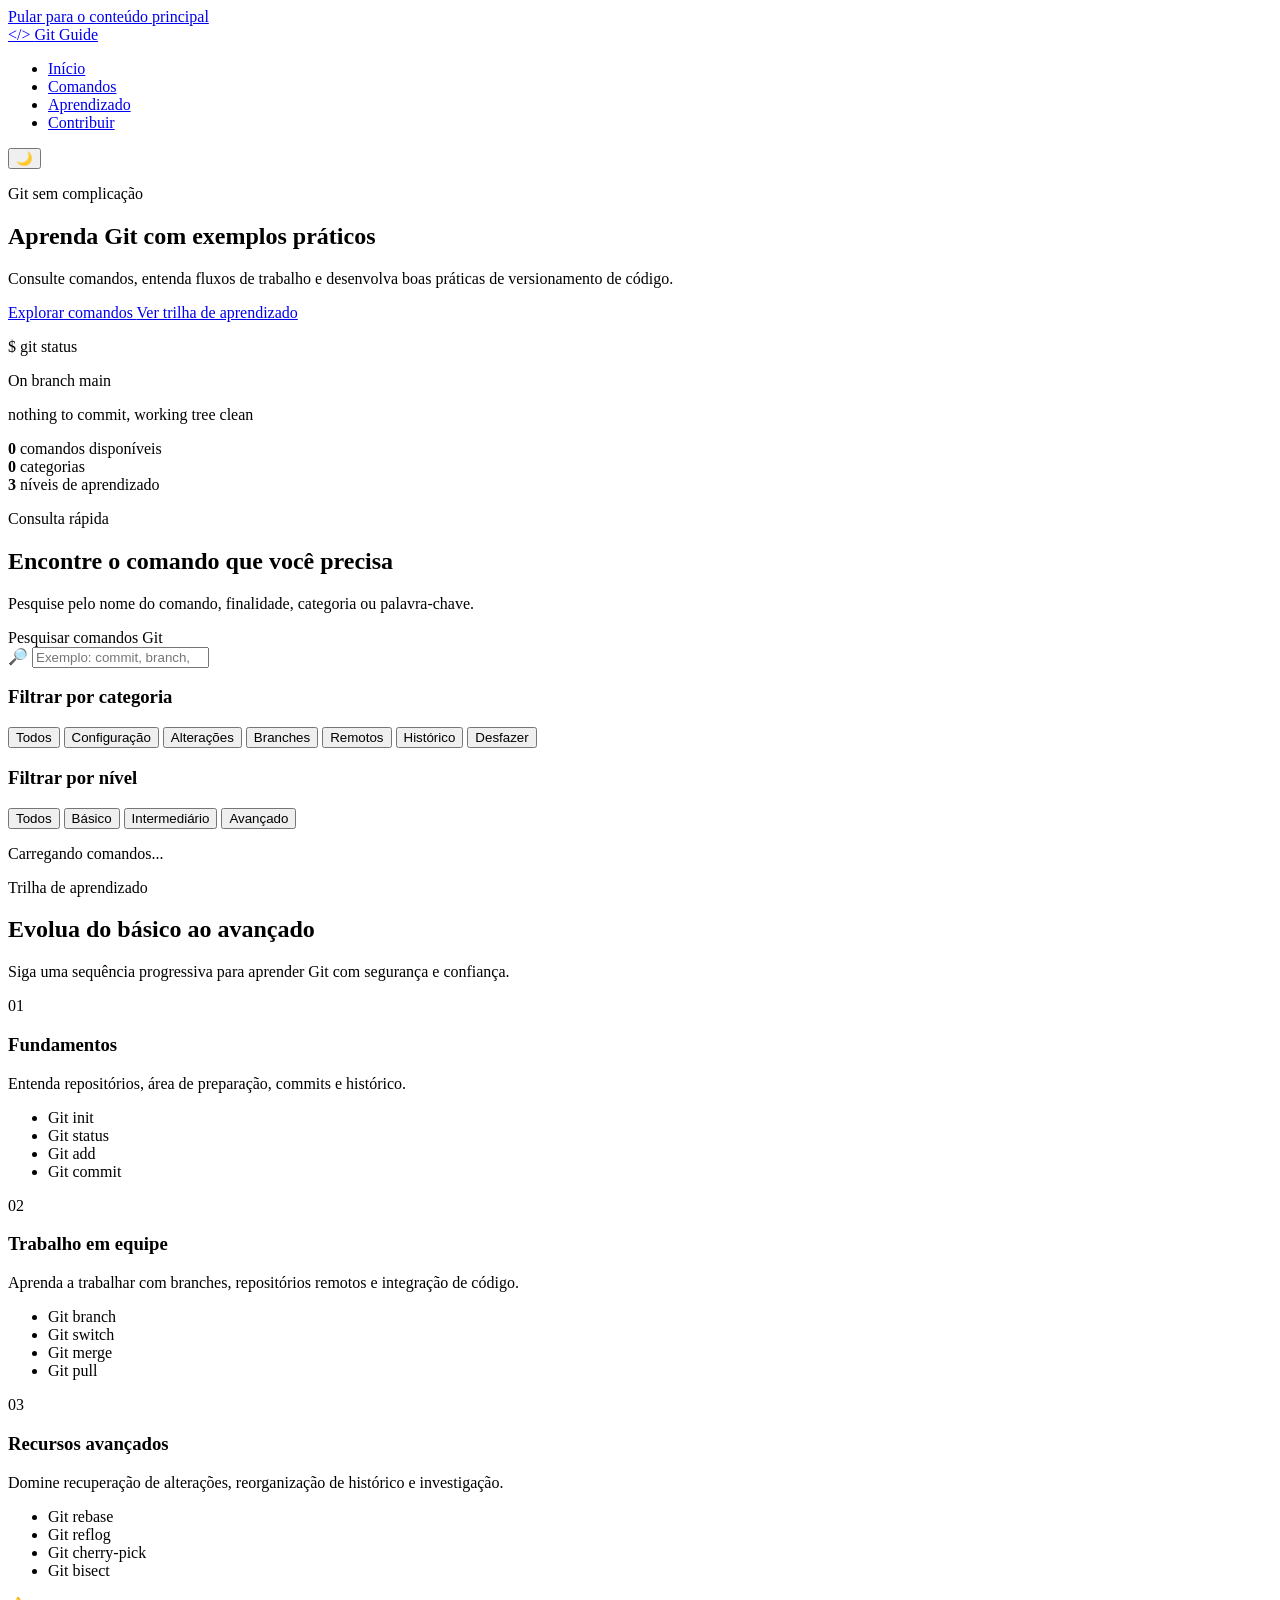
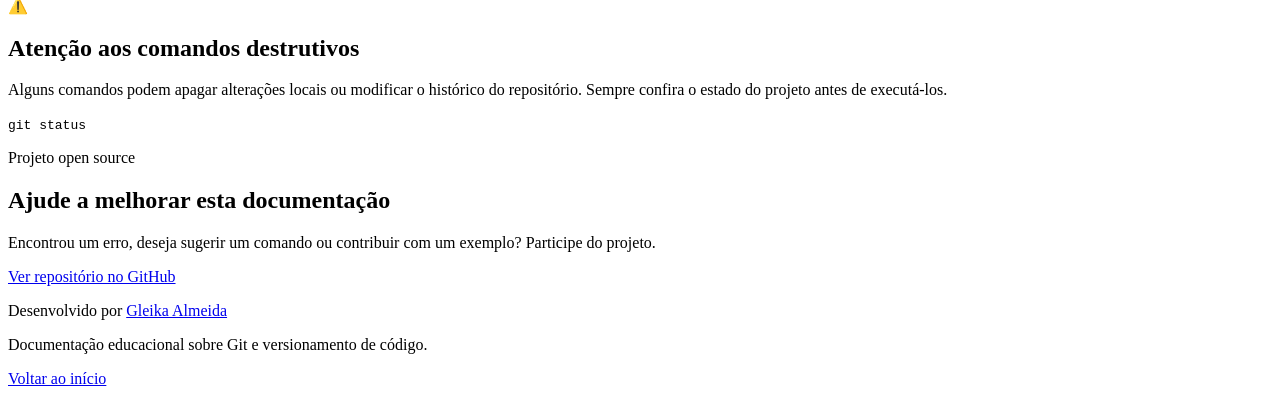
==== docs/index.html @ 519fa9a7 "feat: cria estrutura semantica da pagina inicial" ====
<!DOCTYPE html>
<html lang="pt-br">
<head>
    <meta charset="UTF-8">
    <meta name="viewport" content="width=device-width, initial-scale=1.0">
    <meta name="description" content="Documentação interativa de comandos Git em português, com exemplos práticos, filtros, busca e boas práticas." />
    <meta name="keywords" content="Git, GitHub, comandos Git, versionamento, desenvolvimento, programação" />
    <meta name="author" content="Gleika Almeida" />
    <meta name="theme-color" content="#0f172a" />
    <title>Git Guide — Documentação Interativa</title>
    <link rel="stylesheet" href="./assets/css/style.css"/>
    <script src="./assets/js/commands.js" defer ></script>
    <script src="./assets/js/app.js" defer ></script>

</head>
<body>
     <a class="skip-link" href="#conteudo-principal">
      Pular para o conteúdo principal
    </a>

    <header class="site-header">
      <div class="header-container">
        <a class="brand" href="#inicio" aria-label="Ir para o início">
          <span class="brand-icon" aria-hidden="true">
            &lt;/&gt;
          </span>

          <span class="brand-text">
            Git Guide
          </span>
        </a>

        <nav class="main-navigation" aria-label="Navegação principal">
          <ul class="navigation-list">
            <li>
              <a href="#inicio">
                Início
              </a>
            </li>

            <li>
              <a href="#comandos">
                Comandos
              </a>
            </li>

            <li>
              <a href="#aprendizado">
                Aprendizado
              </a>
            </li>

            <li>
              <a href="#contribuir">
                Contribuir
              </a>
            </li>
          </ul>
        </nav>

        <button class="theme-button" id="theme-button" type="button" aria-label="Ativar tema escuro" title="Alterar tema">
          <span id="theme-icon" aria-hidden="true">
            🌙
          </span>
        </button>
      </div>
    </header>

    <main id="conteudo-principal">
      <section class="hero-section" id="inicio" aria-labelledby="hero-title">
        <div class="hero-container">
          <div class="hero-content">
            <p class="hero-eyebrow">
              Git sem complicação
            </p>

            <h1 id="hero-title">
              Aprenda Git com exemplos práticos
            </h1>

            <p class="hero-description">
              Consulte comandos, entenda fluxos de trabalho e
              desenvolva boas práticas de versionamento de código.
            </p>

            <div class="hero-actions">
              <a class="primary-button" href="#comandos">
                Explorar comandos
              </a>

              <a class="secondary-button" href="#aprendizado">
                Ver trilha de aprendizado
              </a>
            </div>
          </div>

          <div class="hero-terminal" aria-label="Exemplo de terminal Git">
            <div class="terminal-header" aria-hidden="true">
              <span class="terminal-dot"></span>
              <span class="terminal-dot"></span>
              <span class="terminal-dot"></span>
            </div>

            <div class="terminal-content">
              <p>
                <span aria-hidden="true">$</span>
                git status
              </p>

              <p class="terminal-success">
                On branch main
              </p>

              <p>
                nothing to commit, working tree clean
              </p>
            </div>
          </div>
        </div>
      </section>

      <section class="statistics-section" aria-label="Estatísticas da documentação">
        <div class="statistics-container">
          <article class="statistic-card">
            <strong id="total-commands">
              0
            </strong>

            <span>
              comandos disponíveis
            </span>
          </article>

          <article class="statistic-card">
            <strong id="total-categories">
              0
            </strong>

            <span>
              categorias
            </span>
          </article>

          <article class="statistic-card">
            <strong>
              3
            </strong>

            <span>
              níveis de aprendizado
            </span>
          </article>
        </div>
      </section>

      <section class="commands-section" id="comandos" aria-labelledby="commands-title">
        <div class="section-container">
          <header class="section-header">
            <p class="section-eyebrow">
              Consulta rápida
            </p>

            <h2 id="commands-title">
              Encontre o comando que você precisa
            </h2>

            <p>
              Pesquise pelo nome do comando, finalidade,
              categoria ou palavra-chave.
            </p>
          </header>

          <div class="search-container">
            <label class="search-label" for="command-search">
              Pesquisar comandos Git
            </label>

            <div class="search-field">
              <span class="search-icon" aria-hidden="true">
                🔎
              </span>

              <input type="search" id="command-search"  name="command-search" placeholder="Exemplo: commit, branch, desfazer..." autocomplete="off" spellcheck="false"/>

              <button class="clear-search-button" id="clear-search-button" type="button" aria-label="Limpar pesquisa" hidden>
                ×
              </button>
            </div>
          </div>

          <div class="filters-container" aria-labelledby="category-filter-title">
            <h3 id="category-filter-title">
              Filtrar por categoria
            </h3>

            <div class="filter-buttons" id="category-filters">
              <button class="filter-button active" type="button" data-category="todos" aria-pressed="true">
                Todos
              </button>

              <button class="filter-button" type="button" data-category="configuracao" aria-pressed="false">
                Configuração
              </button>

              <button class="filter-button" type="button" data-category="alteracoes" aria-pressed="false">
                Alterações
              </button>

              <button class="filter-button" type="button" data-category="branches" aria-pressed="false">
                Branches
              </button>

              <button class="filter-button" type="button" data-category="remotos" aria-pressed="false">
                Remotos
              </button>

              <button class="filter-button" type="button" data-category="historico" aria-pressed="false">
                Histórico
              </button>

              <button class="filter-button" type="button" data-category="desfazer" aria-pressed="false">
                Desfazer
              </button>
            </div>
          </div>

          <div class="filters-container" aria-labelledby="level-filter-title">
            <h3 id="level-filter-title">
              Filtrar por nível
            </h3>

            <div class="filter-buttons" id="level-filters">
              <button class="filter-button active" type="button" data-level="todos" aria-pressed="true">
                Todos
              </button>

              <button class="filter-button" type="button" data-level="basico" aria-pressed="false">
                Básico
              </button>

              <button class="filter-button" type="button" data-level="intermediario" aria-pressed="false">
                Intermediário
              </button>

              <button class="filter-button" type="button" data-level="avancado" aria-pressed="false">
                Avançado
              </button>
            </div>
          </div>

          <div class="results-header">
            <p
              id="results-message"
              role="status" aria-live="polite">
              Carregando comandos...
            </p>
          </div>

          <div class="commands-grid" id="commands-grid">
          </div>

          <div class="empty-state" id="empty-state" hidden>
            <span class="empty-state-icon" aria-hidden="true">
              🔍
            </span>

            <h3>
              Nenhum comando encontrado
            </h3>

            <p>
              Tente alterar a pesquisa ou selecionar outros filtros.
            </p>

            <button class="secondary-button" id="reset-filters-button" type="button">
              Limpar filtros
            </button>
          </div>

          <noscript>
            <div class="noscript-warning">
              <strong>JavaScript desativado.</strong>

              <p>
                Ative o JavaScript do navegador para visualizar,
                pesquisar e filtrar os comandos.
              </p>
            </div>
          </noscript>
        </div>
      </section>

      <section class="learning-section" id="aprendizado" aria-labelledby="learning-title">
        <div class="section-container">
          <header class="section-header">
            <p class="section-eyebrow">
              Trilha de aprendizado
            </p>

            <h2 id="learning-title">
              Evolua do básico ao avançado
            </h2>

            <p>
              Siga uma sequência progressiva para aprender Git
              com segurança e confiança.
            </p>
          </header>

          <div class="learning-grid">
            <article class="learning-card">
              <span class="learning-number" aria-hidden="true">
                01
              </span>

              <h3>
                Fundamentos
              </h3>

              <p>
                Entenda repositórios, área de preparação,
                commits e histórico.
              </p>

              <ul>
                <li>Git init</li>
                <li>Git status</li>
                <li>Git add</li>
                <li>Git commit</li>
              </ul>
            </article>

            <article class="learning-card">
              <span class="learning-number" aria-hidden="true">
                02
              </span>

              <h3>
                Trabalho em equipe
              </h3>

              <p>
                Aprenda a trabalhar com branches,
                repositórios remotos e integração de código.
              </p>

              <ul>
                <li>Git branch</li>
                <li>Git switch</li>
                <li>Git merge</li>
                <li>Git pull</li>
              </ul>
            </article>

            <article class="learning-card">
              <span class="learning-number" aria-hidden="true">
                03
              </span>

              <h3>
                Recursos avançados
              </h3>

              <p>
                Domine recuperação de alterações,
                reorganização de histórico e investigação.
              </p>

              <ul>
                <li>Git rebase</li>
                <li>Git reflog</li>
                <li>Git cherry-pick</li>
                <li>Git bisect</li>
              </ul>
            </article>
          </div>
        </div>
      </section>

      <section class="warning-section" aria-labelledby="warning-title">
        <div class="section-container">
          <div class="warning-content">
            <span class="warning-icon" aria-hidden="true">
              ⚠️
            </span>

            <div>
              <h2 id="warning-title">
                Atenção aos comandos destrutivos
              </h2>

              <p>
                Alguns comandos podem apagar alterações locais
                ou modificar o histórico do repositório.
                Sempre confira o estado do projeto antes de executá-los.
              </p>

              <code>git status</code>
            </div>
          </div>
        </div>
      </section>

      <section class="contribution-section" id="contribuir" aria-labelledby="contribution-title">
        <div class="section-container contribution-container">
          <div>
            <p class="section-eyebrow">
              Projeto open source
            </p>

            <h2 id="contribution-title">
              Ajude a melhorar esta documentação
            </h2>

            <p>
              Encontrou um erro, deseja sugerir um comando
              ou contribuir com um exemplo? Participe do projeto.
            </p>
          </div>

          <a class="primary-button" href="https://github.com/Gleika-Almeida/lista-Comandos-Git" target="_blank" rel="noopener noreferrer">
            Ver repositório no GitHub
          </a>
        </div>
      </section>
    </main>

    <footer class="site-footer">
      <div class="footer-container">
        <p>
          Desenvolvido por
          <a href="https://github.com/Gleika-Almeida" target="_blank" rel="noopener noreferrer">
            Gleika Almeida
          </a>
        </p>

        <p>
          Documentação educacional sobre Git e versionamento de código.
        </p>

        <a href="#inicio">
          Voltar ao início
        </a>
      </div>
    </footer>

    <div class="toast" id="copy-toast" role="status" aria-live="polite" aria-atomic="true" hidden>
      Comando copiado!
    </div>
</body>
</html>
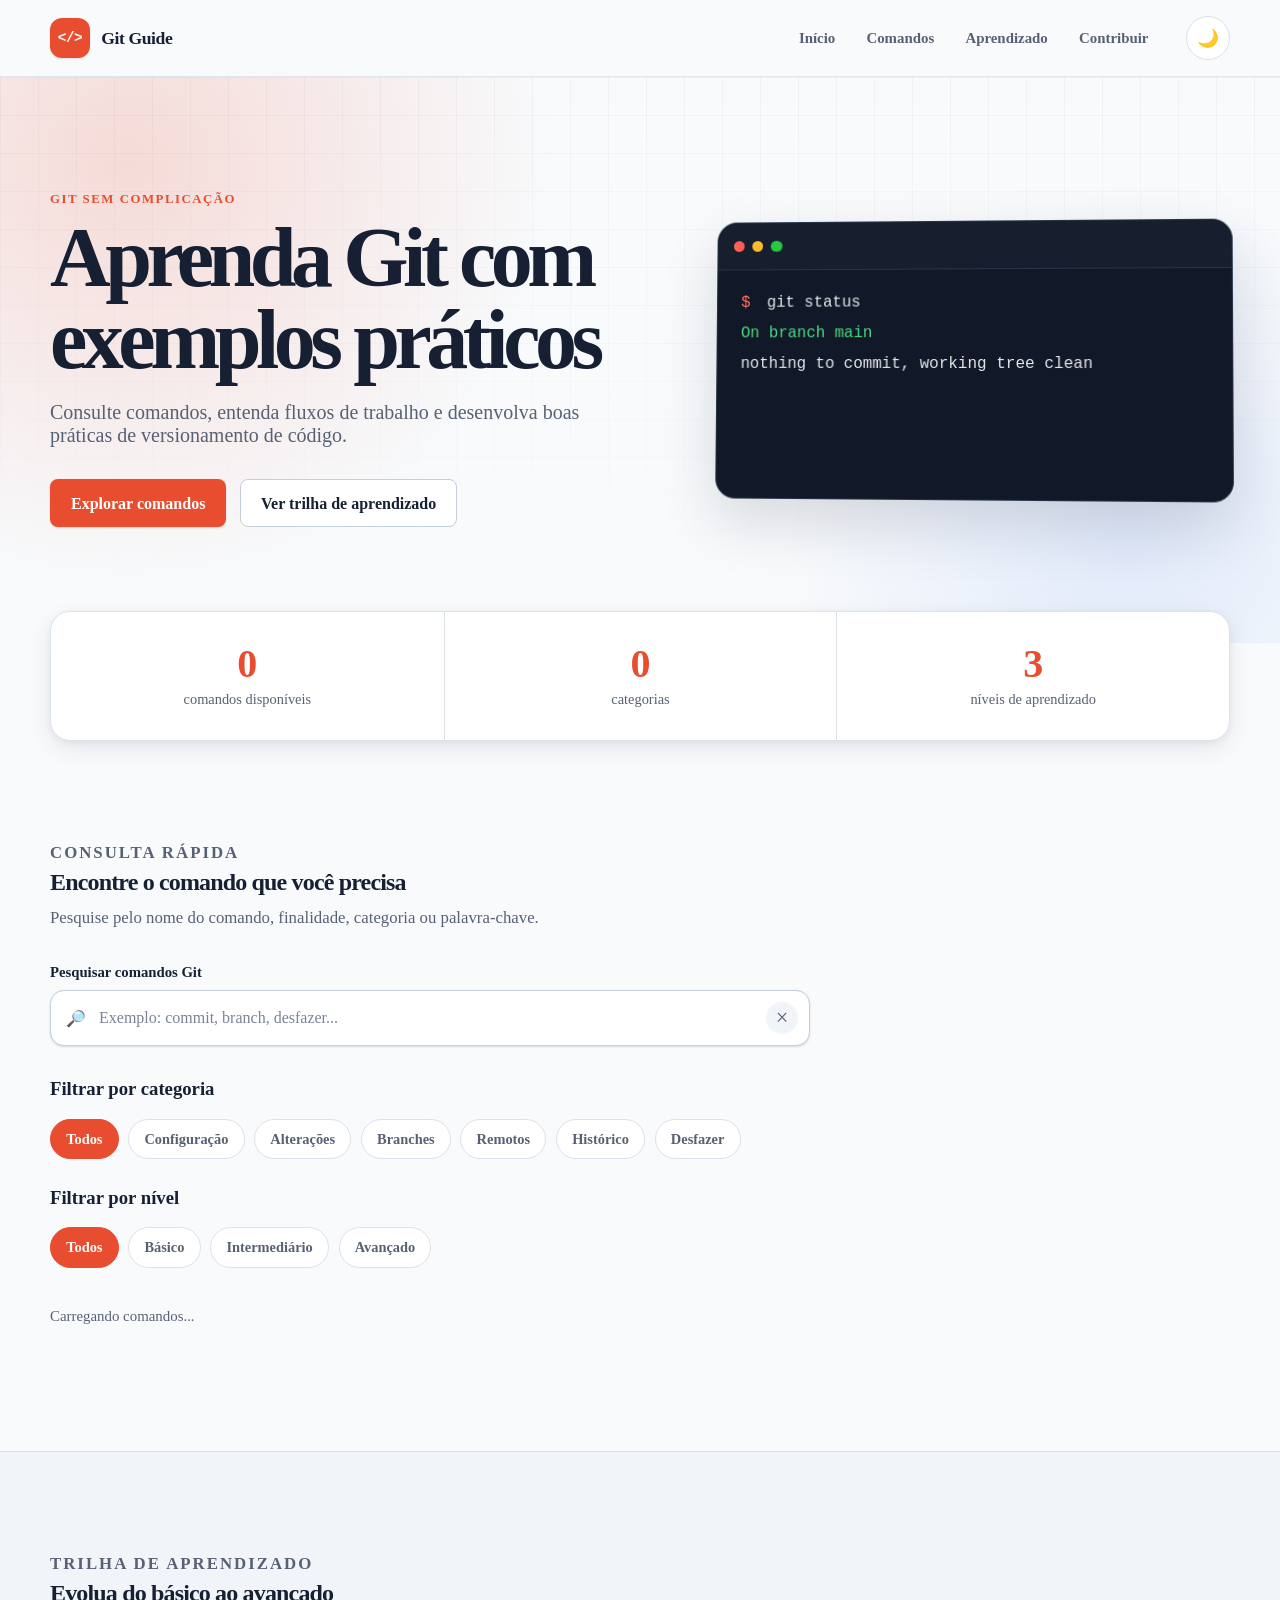
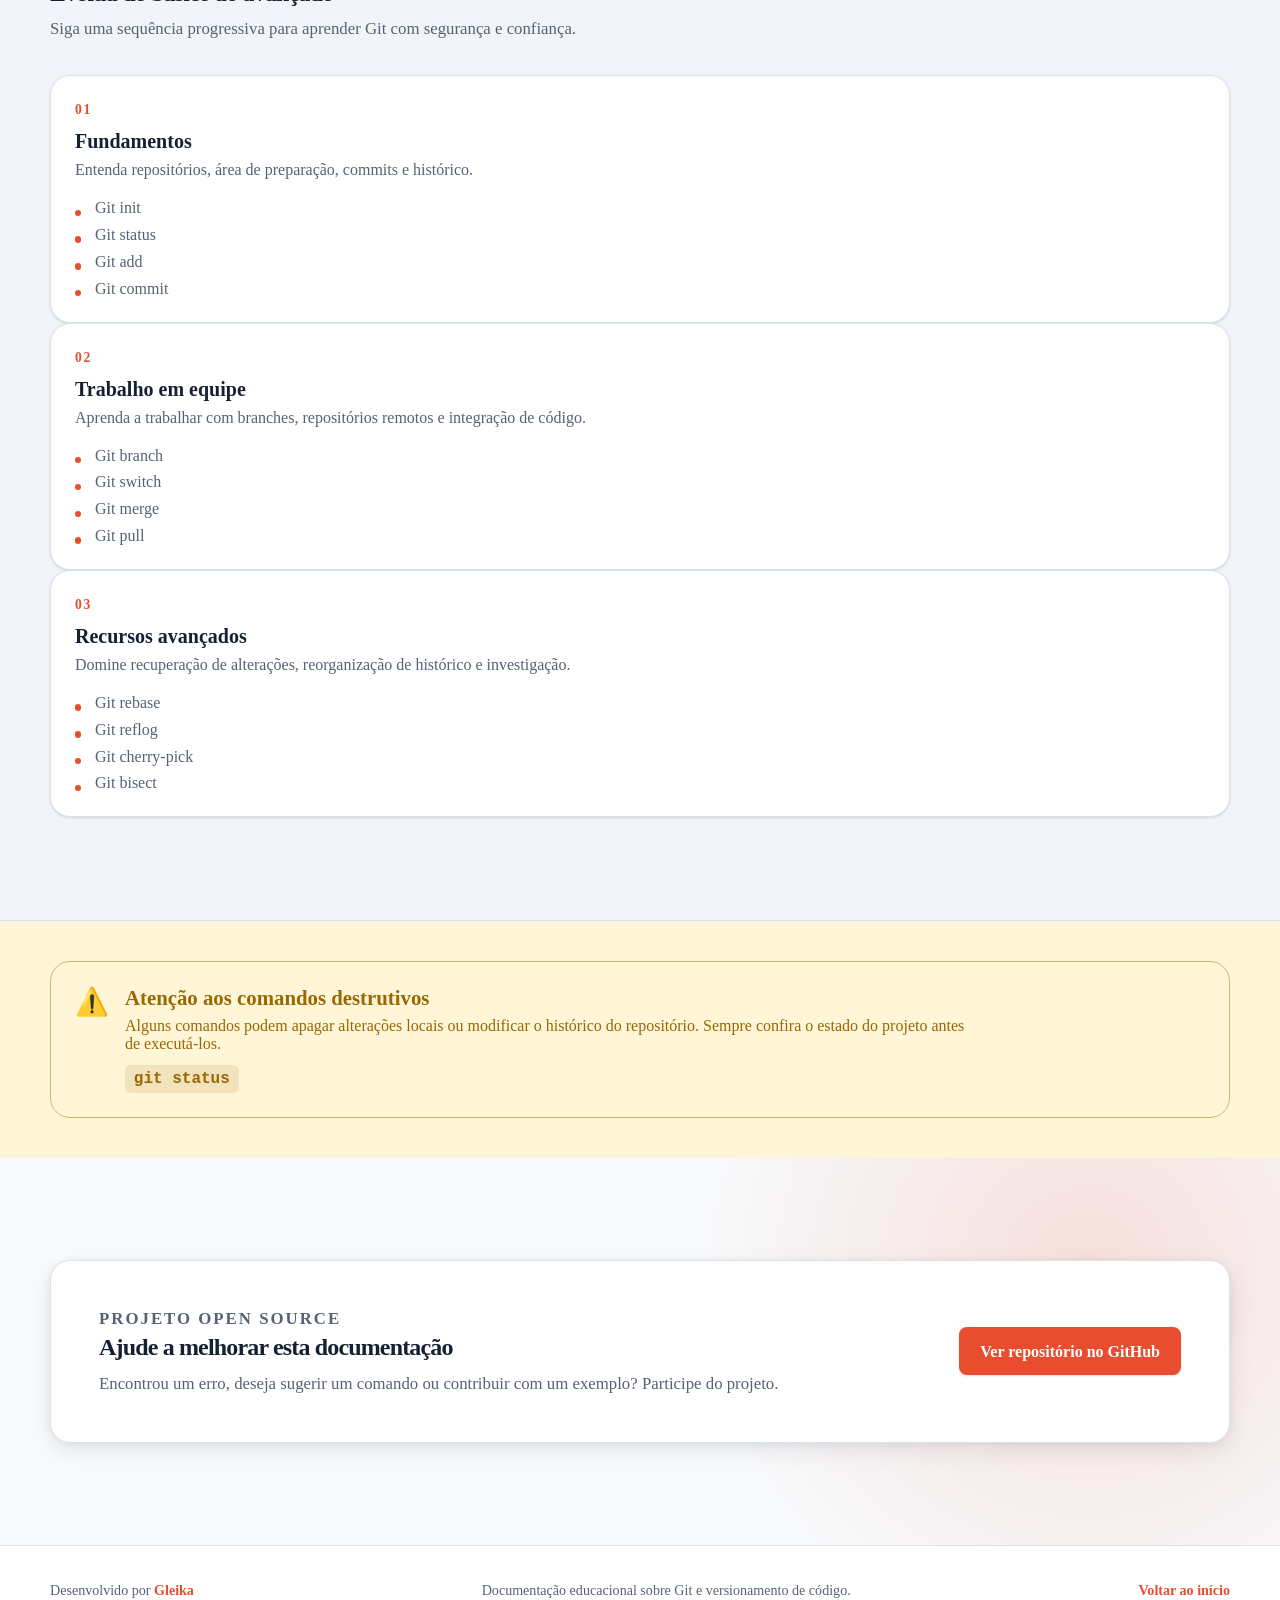
==== commit 2abbe9cf: "style: cria identidade visual responsiva da documentacao" ====
--- a/docs/index.html
+++ b/docs/index.html
@@ -430,7 +430,7 @@
         <p>
           Desenvolvido por
           <a href="https://github.com/Gleika-Almeida" target="_blank" rel="noopener noreferrer">
-            Gleika Almeida
+            Gleika
           </a>
         </p>
 
--- a/docs/assets/css/style.css
+++ b/docs/assets/css/style.css
@@ -0,0 +1,1472 @@
+/* ==========================================================
+   VARIÁVEIS GLOBAIS
+   ========================================================== */
+
+:root {
+  color-scheme: lingt;
+
+  --color-primary: #e84d2f;
+  --color-primary-hover: #c83d24;
+  --color-primary-soft: #fff0ec;
+
+  --color-background: #f8fafc;
+  --color-surface: #ffffff;
+  --color-surface-secondary: #f1f5f9;
+  --color-surface-hover: #e8edf3;
+
+  --color-text: #172033;
+  --color-text-secondary: #586174;
+  --color-text-muted: #7a8497;
+
+  --color-border: #dce2ea;
+  --color-border-strong: #c5ced9;
+
+  --color-success: #157347;
+  --color-success-soft: #e7f7ef;
+
+  --color-warning: #9a6700;
+  --color-warning-soft: #fff6d8;
+
+  --color-danger: #b42318;
+  --color-danger-soft: #feeceb;
+
+  --color-terminal: #111827;
+  --color-terminal-text: #e5e7eb;
+  --color-terminal-muted: #94a3b8;
+  --color-terminal-success: #4ade80;
+
+  --color-focus: #2563eb;
+
+  --shadow-small:
+    0 1px 2px rgba(15, 23, 42, 0.06),
+    0 1px 3px rgba(15, 23, 42, 0.08);
+
+  --shadow-medium:
+    0 8px 24px rgba(15, 23, 42, 0.08),
+    0 2px 8px rgba(15, 23, 42, 0.06);
+
+  --shadow-large:
+    0 24px 60px rgba(15, 23, 42, 0.14);
+
+  --radius-small: 0.5rem;
+  --radius-medium: 0.875rem;
+  --radius-large: 1.25rem;
+  --radius-pill: 999px;
+
+  --container-width: 1180px;
+
+  --transition-fast: 160ms ease;
+  --transition-normal: 280ms ease; 
+}   
+
+/* ==========================================================
+   TEMA ESCURO
+   O JavaScript adicionará data-theme="dark" ao elemento html.
+   ========================================================== */
+
+html[data-theme="dark"] {
+  color-scheme: dark;
+
+  --color-primary: #ff765d;
+  --color-primary-hover: #ff947f;
+  --color-primary-soft: #3a1d18;
+
+  --color-background: #0b1120;
+  --color-surface: #121a2b;
+  --color-surface-secondary: #182235;
+  --color-surface-hover: #202c42;
+
+  --color-text: #edf2f7;
+  --color-text-secondary: #bac4d3;
+  --color-text-muted: #8e9aad;
+
+  --color-border: #28364c;
+  --color-border-strong: #3a4b65;
+
+  --color-success: #6ee7a7;
+  --color-success-soft: #123526;
+
+  --color-warning: #facc55;
+  --color-warning-soft: #3b2e0a;
+
+  --color-danger: #ff8b84;
+  --color-danger-soft: #401d1d;
+
+  --color-terminal: #050914;
+  --color-terminal-text: #e5e7eb;
+  --color-terminal-muted: #94a3b8;
+  --color-terminal-success: #4ade80;
+
+  --color-focus: #60a5fa;
+
+  --shadow-small:
+    0 1px 3px rgba(0, 0, 0, 0.22);
+
+  --shadow-medium:
+    0 10px 30px rgba(0, 0, 0, 0.28);
+
+  --shadow-large:
+    0 26px 70px rgba(0, 0, 0, 0.38);
+}
+
+/* ==========================================================
+   RESET E CONFIGURAÇÕES BÁSICAS
+   ========================================================== */
+
+*,
+*::before,
+*::after {
+  box-sizing: border-box;
+}
+
+html {
+  scroll-behavior: smooth;
+  scroll-padding-top: 7rem;
+}
+
+body {
+  min-width: 320px;
+  margin: 0;
+  overflow-x: hidden;
+
+  background-color: var(--color-background);
+  color: var(--color-text);
+
+  font-family:
+    Inter,
+    ui-sans-serif,
+    system-ui,
+    -apple-system,
+    BlinkMacSystemFont,
+    "Segoe UI",
+    sans-serif;
+
+  font-size: 1rem;
+  line-height: 1.6;
+
+  transition:
+    background-color var(--transition-normal),
+    color var(--transition-normal);
+}
+
+body,
+button,
+input {
+  font: inherit;
+}
+
+img,
+svg {
+  display: block;
+  max-width: 100%;
+}
+
+button,
+a {
+  -webkit-tap-highlight-color: transparent;
+}
+
+button {
+  border: 0;
+  cursor: pointer;
+}
+
+a {
+  color: inherit;
+  text-decoration: none;
+}
+
+ul {
+  margin: 0;
+  padding: 0;
+}
+
+code {
+  font-family:
+    "Ubuntu Mono",
+    "Cascadia Code",
+    "Fira Code",
+    Consolas,
+    monospace;
+}
+
+::selection {
+  background-color: var(--color-primary);
+  color: #ffffff;
+}
+
+/* ==========================================================
+   ACESSIBILIDADE
+   ========================================================== */
+
+:focus-visible {
+  outline: 3px solid var(--color-focus);
+  outline-offset: 3px;
+}   
+
+.skip-link {
+  position: fixed;
+  top: 1rem;
+  left: 1rem;
+  z-index: 9999;
+
+  padding: 0.75rem 1rem;
+
+  border-radius: var(--radius-small);
+  background-color: var(--color-text);
+  color: var(--color-background);
+  font-weight: 700;
+
+  transform: translateY(-160%);
+  transition: transform var(--transition-fast);
+}
+
+.skip-link:focus {
+  transform: translateY(0);
+}
+
+/* ==========================================================
+   ELEMENTOS REUTILIZÁVEIS
+   ========================================================== */
+
+.header-container,
+.hero-container,
+.statistics-container,
+.section-container,
+.footer-container {
+  width: min(calc(100% - 2rem), var(--container-width));
+  margin-inline: auto;
+}
+
+.primary-button,
+.secondary-button {
+  display: inline-flex;
+  min-height: 3rem;
+  align-items: center;
+  justify-content: center;
+  gap: 0.5rem;
+
+  padding: 0.75rem 1.25rem;
+
+  border: 1px solid transparent;
+  border-radius: var(--radius-small);
+
+  font-weight: 700;
+  line-height: 1.2;
+
+  transition:
+    transform var(--transition-fast),
+    background-color var(--transition-fast),
+    border-color var(--transition-fast),
+    color var(--transition-fast),
+    box-shadow var(--transition-fast);
+}
+
+.primary-button {
+  background-color: var(--color-primary);
+  color: #ffffff;
+  box-shadow: var(--shadow-small);
+}
+
+.primary-button:hover {
+  background-color: var(--color-primary-hover);
+  box-shadow: var(--shadow-medium);
+  transform: translateY(-2px);
+}
+
+.secondary-button {
+  border-color: var(--color-border-strong);
+  background-color: var(--color-surface);
+  color: var(--color-text);
+}
+
+.secondary-button:hover {
+  border-color: var(--color-primary);
+  background-color: var(--color-primary-soft);
+  color: var(--color-primary);
+  transform: translateY(-2px);
+}
+
+.section-header {
+  max-width: 760px;
+  margin-bottom: 2.25rem;
+}
+
+.section-header h2,
+.contribution-container h2 {
+  margin: 0.35rem 0 0.75rem;
+
+  font-size: clamp(1.8rem, 4w, 2.75rem);
+  line-height: 1.15;
+  letter-spacing: -0.035em;
+}
+
+.section-header p,
+.contribution-container p {
+  margin: 0;
+  color: var(--color-text-secondary);
+  font-size: 1.05rem;
+}
+
+.section-eyebrow,
+.hero-eyebrow {
+  margin: 0;
+
+  color: var(--color-primary);
+  font-size: 0.8rem;
+  font-weight: 800;
+  letter-spacing: 0.12em;
+  text-transform: uppercase;
+}
+
+.section-eyebrow,
+.hero-eyebrow {
+  margin: 0;
+
+  color: var(--color-primary);
+  font-size: 0.8rem;
+  font-weight: 800;
+  letter-spacing: 0.12em;
+  text-transform: uppercase;
+}
+/* ==========================================================
+   CABEÇALHO
+   ========================================================== */
+
+.site-header {
+  position: sticky;
+  top: 0;
+  z-index: 1000;
+
+  border-bottom: 1px solid
+    color-mix(in srgb, var(--color-border) 80%, transparent);
+
+  background-color:
+    color-mix(in srgb, var(--color-background) 88%, transparent);
+
+  backdrop-filter: blur(16px);
+  -webkit-backdrop-filter: blur(16px);
+}
+
+.header-container {
+  display: flex;
+  min-height: 4.75rem;
+  align-items: center;
+  gap: 1.5rem;
+}
+
+.brand {
+  display: inline-flex;
+  flex-shrink: 0;
+  align-items: center;
+  gap: 0.7rem;
+
+  font-weight: 850;
+  letter-spacing: -0.025em;
+}
+
+.brand-icon {
+  display: grid;
+  width: 2.5rem;
+  height: 2.5rem;
+  place-items: center;
+
+  border-radius: 0.75rem;
+  background-color: var(--color-primary);
+  color: #ffffff;
+
+  font-family: monospace;
+  font-size: 0.9rem;
+  font-weight: 800;
+
+  box-shadow: var(--shadow-small);
+}
+
+.brand-text {
+  font-size: 1.1rem;
+}
+
+.main-navigation {
+  margin-left: auto;
+}
+
+.navigation-list {
+  display: flex;
+  align-items: center;
+  gap: 0.25rem;
+
+  list-style: none;
+}
+
+.navigation-list a {
+  display: block;
+  padding: 0.6rem 0.85rem;
+
+  border-radius: var(--radius-small);
+  color: var(--color-text-secondary);
+
+  font-size: 0.93rem;
+  font-weight: 650;
+
+  transition:
+    background-color var(--transition-fast),
+    color var(--transition-fast);
+}
+
+.navigation-list a:hover {
+  background-color: var(--color-surface-secondary);
+  color: var(--color-text);
+}
+
+.theme-button {
+  display: grid;
+  width: 2.75rem;
+  height: 2.75rem;
+  flex-shrink: 0;
+  place-items: center;
+
+  border: 1px solid var(--color-border);
+  border-radius: 50%;
+
+  background-color: var(--color-surface);
+  color: var(--color-text);
+
+  font-size: 1.1rem;
+
+  transition:
+    transform var(--transition-fast),
+    border-color var(--transition-fast),
+    background-color var(--transition-fast);
+}
+
+.theme-button:hover {
+  border-color: var(--color-primary);
+  background-color: var(--color-primary-soft);
+  transform: rotate(8deg);
+}
+
+/* ==========================================================
+   HERO
+   ========================================================== */
+
+.hero-section {
+  position: relative;
+  overflow: hidden;
+
+  padding: clamp(4.5rem, 9vw, 8rem) 0;
+
+  background:
+    radial-gradient(
+      circle at 10% 15%,
+      color-mix(in srgb, var(--color-primary) 18%, transparent),
+      transparent 34%
+    ),
+    radial-gradient(
+      circle at 88% 80%,
+      color-mix(in srgb, var(--color-focus) 11%, transparent),
+      transparent 28%
+    );
+}
+
+.hero-section::before {
+  position: absolute;
+  inset: 0;
+  z-index: -1;
+
+  background-image:
+    linear-gradient(
+      color-mix(in srgb, var(--color-border) 35%, transparent) 1px,
+      transparent 1px
+    ),
+    linear-gradient(
+      90deg,
+      color-mix(in srgb, var(--color-border) 35%, transparent) 1px,
+      transparent 1px
+    );
+
+  background-size: 38px 38px;
+  content: "";
+  mask-image: linear-gradient(to bottom, black, transparent 88%);
+}
+
+.hero-container {
+  display: grid;
+  grid-template-columns: minmax(0, 1.05fr) minmax(330px, 0.95fr);
+  align-items: center;
+  gap: clamp(2.5rem, 7vw, 6rem);
+}
+
+.hero-content {
+  max-width: 670px;
+}
+
+.hero-content h1 {
+  max-width: 780px;
+  margin: 0.6rem 0 1.25rem;
+
+  font-size: clamp(2.6rem, 7vw, 5.25rem);
+  line-height: 0.98;
+  letter-spacing: -0.065em;
+}
+
+.hero-description {
+  max-width: 620px;
+  margin: 0;
+
+  color: var(--color-text-secondary);
+  font-size: clamp(1.05rem, 2vw, 1.25rem);
+}
+
+.hero-actions {
+  display: flex;
+  flex-wrap: wrap;
+  gap: 0.85rem;
+  margin-top: 2rem;
+}
+
+/* ==========================================================
+   TERMINAL
+   ========================================================== */
+
+.hero-terminal {
+  position: relative;
+
+  overflow: hidden;
+
+  border: 1px solid #28354a;
+  border-radius: var(--radius-large);
+
+  background-color: var(--color-terminal);
+  color: var(--color-terminal-text);
+
+  box-shadow: var(--shadow-large);
+  transform: perspective(1200px) rotateY(-4deg) rotateX(2deg);
+  transition: transform var(--transition-normal);
+}
+
+.hero-terminal:hover {
+  transform: perspective(1200px) rotateY(0) rotateX(0)
+    translateY(-4px);
+}
+
+.terminal-header {
+  display: flex;
+  align-items: center;
+  gap: 0.5rem;
+
+  min-height: 3rem;
+  padding: 0 1rem;
+
+  border-bottom: 1px solid #28354a;
+  background-color: #171f2e;
+}
+
+.terminal-dot {
+  width: 0.7rem;
+  height: 0.7rem;
+  border-radius: 50%;
+}
+
+.terminal-dot:nth-child(1) {
+  background-color: #ff5f57;
+}
+
+.terminal-dot:nth-child(2) {
+  background-color: #febc2e;
+}
+
+.terminal-dot:nth-child(3) {
+  background-color: #28c840;
+}
+
+.terminal-content {
+  min-height: 230px;
+  padding: 1.5rem;
+
+  font-family:
+    "Ubuntu Mono",
+    "Cascadia Code",
+    "Fira Code",
+    Consolas,
+    monospace;
+
+  font-size: clamp(0.88rem, 2vw, 1rem);
+}
+
+.terminal-content p {
+  margin: 0 0 0.8rem;
+}
+
+.terminal-content p:first-child {
+  color: var(--color-terminal-text);
+}
+
+.terminal-content p:first-child span {
+  margin-right: 0.45rem;
+  color: #ff765d;
+}
+
+.terminal-success {
+  color: var(--color-terminal-success);
+}
+
+/* ==========================================================
+   ESTATÍSTICAS
+   ========================================================== */
+
+.statistics-section {
+  position: relative;
+  z-index: 2;
+
+  margin-top: -2rem;
+}
+
+.statistics-container {
+  display: grid;
+  grid-template-columns: repeat(3, 1fr);
+
+  overflow: hidden;
+
+  border: 1px solid var(--color-border);
+  border-radius: var(--radius-large);
+
+  background-color: var(--color-surface);
+  box-shadow: var(--shadow-medium);
+}
+
+.statistic-card {
+  display: flex;
+  min-height: 8rem;
+  flex-direction: column;
+  align-items: center;
+  justify-content: center;
+
+  padding: 1.5rem;
+  text-align: center;
+}
+
+.statistic-card + .statistic-card {
+  border-left: 1px solid var(--color-border);
+}
+
+.statistic-card strong {
+  color: var(--color-primary);
+  font-size: clamp(1.75rem, 4vw, 2.5rem);
+  line-height: 1;
+}
+
+.statistic-card span {
+  margin-top: 0.45rem;
+  color: var(--color-text-secondary);
+  font-size: 0.9rem;
+}
+
+/* ==========================================================
+   SEÇÃO DE COMANDOS
+   ========================================================== */
+
+.commands-section,
+.learning-section,
+.contribution-section {
+  padding: clamp(4.5rem, 8vw, 7rem) 0;
+}
+
+.commands-section {
+  background-color: var(--color-background);
+}
+
+/* Pesquisa */
+
+.search-container {
+  max-width: 760px;
+  margin-bottom: 2rem;
+}
+
+.search-label {
+  display: block;
+  margin-bottom: 0.55rem;
+  font-size: 0.92rem;
+  font-weight: 700;
+}
+
+.search-field {
+  position: relative;
+}
+
+.search-icon {
+  position: absolute;
+  top: 50%;
+  left: 1rem;
+
+  pointer-events: none;
+  transform: translateY(-50%);
+}
+
+.search-field input {
+  width: 100%;
+  min-height: 3.5rem;
+
+  padding: 0.8rem 3.2rem 0.8rem 3rem;
+
+  border: 1px solid var(--color-border-strong);
+  border-radius: var(--radius-medium);
+
+  background-color: var(--color-surface);
+  color: var(--color-text);
+
+  box-shadow: var(--shadow-small);
+
+  transition:
+    border-color var(--transition-fast),
+    box-shadow var(--transition-fast),
+    background-color var(--transition-fast);
+}
+
+.search-field input::placeholder {
+  color: var(--color-text-muted);
+}
+
+.search-field input:hover {
+  border-color: var(--color-primary);
+}
+
+.search-field input:focus {
+  border-color: var(--color-focus);
+  outline: 0;
+  box-shadow:
+    0 0 0 4px
+      color-mix(in srgb, var(--color-focus) 18%, transparent),
+    var(--shadow-small);
+}
+
+.clear-search-button {
+  position: absolute;
+  top: 50%;
+  right: 0.75rem;
+
+  display: grid;
+  width: 2rem;
+  height: 2rem;
+  place-items: center;
+
+  border-radius: 50%;
+  background-color: var(--color-surface-secondary);
+  color: var(--color-text-secondary);
+
+  font-size: 1.4rem;
+  line-height: 1;
+
+  transform: translateY(-50%);
+}
+
+.clear-search-button:hover {
+  background-color: var(--color-surface-hover);
+  color: var(--color-text);
+}
+
+/* Filtros */
+
+.filters-container {
+  margin-bottom: 1.7rem;
+}
+
+.filters-container {
+  margin-bottom: 1.7rem;
+}
+
+.filter-buttons {
+  display: flex;
+  flex-wrap: wrap;
+  gap: 0.6rem;
+}
+
+.filter-button {
+  min-height: 2.55rem;
+  padding: 0.55rem 0.95rem;
+
+  border: 1px solid var(--color-border);
+  border-radius: var(--radius-pill);
+
+  background-color: var(--color-surface);
+  color: var(--color-text-secondary);
+
+  font-size: 0.9rem;
+  font-weight: 700;
+
+  transition:
+    background-color var(--transition-fast),
+    border-color var(--transition-fast),
+    color var(--transition-fast),
+    transform var(--transition-fast);
+}
+
+.filter-button:hover {
+  border-color: var(--color-primary);
+  color: var(--color-primary);
+  transform: translateY(-1px);
+}
+
+.filter-button.active,
+.filter-button[aria-pressed="true"] {
+  border-color: var(--color-primary);
+  background-color: var(--color-primary);
+  color: #ffffff;
+}
+
+.results-header {
+  display: flex;
+  min-height: 2rem;
+  align-items: center;
+  justify-content: space-between;
+
+  margin: 2rem 0 1rem;
+}
+
+.results-header p {
+  margin: 0;
+  color: var(--color-text-secondary);
+  font-size: 0.93rem;
+}
+
+/* Grade de comandos */
+
+.commands-grid {
+  display: grid;
+  grid-template-columns: repeat(2, minmax(0, 1fr));
+  gap: 1.25rem;
+}
+
+/* Cartões que serão criados pelo JavaScript */
+
+.command-card {
+  display: flex;
+  min-width: 0;
+  flex-direction: column;
+
+  overflow: hidden;
+
+  border: 1px solid var(--color-border);
+  border-radius: var(--radius-large);
+
+  background-color: var(--color-surface);
+  box-shadow: var(--shadow-small);
+
+  transition:
+    transform var(--transition-fast),
+    border-color var(--transition-fast),
+    box-shadow var(--transition-fast);
+}
+
+.command-card:hover {
+  border-color:
+    color-mix(in srgb, var(--color-primary) 55%, var(--color-border));
+  box-shadow: var(--shadow-medium);
+  transform: translateY(-4px);
+}
+
+.command-card-header {
+  display: flex;
+  align-items: flex-start;
+  justify-content: space-between;
+  gap: 1rem;
+
+  padding: 1.25rem 1.25rem 0;
+}
+
+.command-card-title {
+  min-width: 0;
+  margin: 0;
+
+  font-size: 1.15rem;
+  line-height: 1.35;
+}
+
+.command-badges {
+  display: flex;
+  flex-wrap: wrap;
+  gap: 0.4rem;
+
+  margin-top: 0.75rem;
+}
+
+.command-badges {
+  display: flex;
+  flex-wrap: wrap;
+  gap: 0.4rem;
+
+  margin-top: 0.75rem;
+}
+
+.command-badge.basic {
+  background-color: var(--color-success-soft);
+  color: var(--color-success);
+}
+
+.command-badge.intermediate {
+  background-color: var(--color-warning-soft);
+  color: var(--color-warning);
+}
+
+.command-badge.advanced,
+.command-badge.dangerous {
+  background-color: var(--color-danger-soft);
+  color: var(--color-danger);
+}
+
+.command-description {
+  margin: 1rem 1.25rem;
+  color: var(--color-text-secondary);
+}
+
+/* Bloco de código */
+
+.command-code-wrapper {
+  position: relative;
+  margin-top: auto;
+}
+
+.command-code {
+  display: block;
+  overflow-x: auto;
+
+  padding: 1.15rem 4.5rem 1.15rem 1.25rem;
+
+  border-top: 1px solid #263247;
+  background-color: var(--color-terminal);
+  color: var(--color-terminal-text);
+
+  font-size: 0.9rem;
+  white-space: nowrap;
+}
+
+.copy-button {
+  position: absolute;
+  top: 50%;
+  right: 0.8rem;
+
+  min-height: 2.1rem;
+  padding: 0.35rem 0.65rem;
+
+  border: 1px solid #3b4960;
+  border-radius: var(--radius-small);
+
+  background-color: #1c2738;
+  color: #d7dde7;
+
+  font-size: 0.75rem;
+  font-weight: 750;
+
+  transform: translateY(-50%);
+
+  transition:
+    background-color var(--transition-fast),
+    border-color var(--transition-fast),
+    color var(--transition-fast);
+}
+
+.copy-button:hover {
+  border-color: #ff765d;
+  background-color: #2a1720;
+  color: #ff9c89;
+}
+
+.command-example {
+  margin: 0;
+  padding: 1rem 1.25rem;
+
+  border-top: 1px solid var(--color-border);
+  background-color: var(--color-surface-secondary);
+  color: var(--color-text-secondary);
+
+  font-size: 0.88rem;
+}
+
+.command-example strong {
+  color: var(--color-text);
+}
+
+.command-example strong {
+  color: var(--color-text);
+}
+
+/* Aviso dentro dos cartões */
+
+.command-warning {
+  margin: 0 1.25rem 1.25rem;
+  padding: 0.8rem 0.9rem;
+
+  border: 1px solid
+    color-mix(in srgb, var(--color-danger) 35%, transparent);
+  border-radius: var(--radius-small);
+
+  background-color: var(--color-danger-soft);
+  color: var(--color-danger);
+
+  font-size: 0.86rem;
+  font-weight: 650;
+}
+
+/* Estado vazio */
+
+.empty-state {
+  max-width: 620px;
+  margin: 2.5rem auto 0;
+  padding: 3rem 1.5rem;
+
+  border: 1px dashed var(--color-border-strong);
+  border-radius: var(--radius-large);
+
+  text-align: center;
+}
+
+.empty-state-icon {
+  display: block;
+  margin-bottom: 0.8rem;
+  font-size: 2.5rem;
+}
+
+.empty-state h3 {
+  margin: 0;
+  font-size: 1.35rem;
+}
+
+.empty-state p {
+  margin: 0.5rem 0 1.25rem;
+  color: var(--color-text-secondary);
+}
+
+.empty-state p {
+  margin: 0.5rem 0 1.25rem;
+  color: var(--color-text-secondary);
+}
+
+/* ==========================================================
+   TRILHA DE APRENDIZADO
+   ========================================================== */
+
+.learning-section {
+  border-top: 1px solid var(--color-border);
+  border-bottom: 1px solid var(--color-border);
+
+  background-color: var(--color-surface-secondary);
+}
+
+.learning-section {
+  border-top: 1px solid var(--color-border);
+  border-bottom: 1px solid var(--color-border);
+
+  background-color: var(--color-surface-secondary);
+}
+
+.learning-card {
+  position: relative;
+  overflow: hidden;
+
+  padding: 1.5rem;
+
+  border: 1px solid var(--color-border);
+  border-radius: var(--radius-large);
+
+  background-color: var(--color-surface);
+  box-shadow: var(--shadow-small);
+
+  transition:
+    transform var(--transition-fast),
+    border-color var(--transition-fast),
+    box-shadow var(--transition-fast);
+}
+
+.learning-card:hover {
+  border-color: var(--color-primary);
+  box-shadow: var(--shadow-medium);
+  transform: translateY(-4px);
+}
+
+.learning-number {
+  display: inline-block;
+
+  color: var(--color-primary);
+  font-size: 0.85rem;
+  font-weight: 850;
+  letter-spacing: 0.12em;
+}
+
+.learning-card h3 {
+  margin: 0.75rem 0 0.5rem;
+  font-size: 1.25rem;
+}
+
+.learning-card p {
+  margin: 0;
+  color: var(--color-text-secondary);
+}
+
+.learning-card ul {
+  display: grid;
+  gap: 0.55rem;
+
+  margin-top: 1.25rem;
+  list-style: none;
+}
+
+.learning-card li {
+  position: relative;
+  padding-left: 1.25rem;
+  color: var(--color-text-secondary);
+}
+
+.learning-card li::before {
+  position: absolute;
+  top: 0.65rem;
+  left: 0;
+
+  width: 0.4rem;
+  height: 0.4rem;
+
+  border-radius: 50%;
+  background-color: var(--color-primary);
+
+  content: "";
+}
+
+/* ==========================================================
+   AVISO DE SEGURANÇA
+   ========================================================== */
+
+.warning-section {
+  padding: 2.5rem 0;
+  background-color: var(--color-warning-soft);
+}
+
+.warning-content {
+  display: flex;
+  align-items: flex-start;
+  gap: 1rem;
+
+  padding: 1.5rem;
+
+  border: 1px solid
+    color-mix(in srgb, var(--color-warning) 45%, transparent);
+  border-radius: var(--radius-large);
+
+  color: var(--color-warning);
+}
+
+.warning-icon {
+  flex-shrink: 0;
+  font-size: 1.7rem;
+}
+
+.warning-content h2 {
+  margin: 0 0 0.45rem;
+  font-size: 1.3rem;
+}
+
+.warning-content p {
+  max-width: 850px;
+  margin: 0;
+}
+
+.warning-content code {
+  display: inline-block;
+  margin-top: 0.75rem;
+  padding: 0.3rem 0.55rem;
+
+  border-radius: 0.35rem;
+  background-color:
+    color-mix(in srgb, var(--color-warning) 13%, transparent);
+
+  font-weight: 750;
+}
+
+/* ==========================================================
+   CONTRIBUIÇÃO
+   ========================================================== */
+
+.contribution-section {
+  background:
+    radial-gradient(
+      circle at 85% 30%,
+      color-mix(in srgb, var(--color-primary) 16%, transparent),
+      transparent 35%
+    ),
+    var(--color-background);
+}
+
+.contribution-container {
+  display: flex;
+  align-items: center;
+  justify-content: space-between;
+  gap: 2.5rem;
+
+  padding: clamp(1.5rem, 5vw, 3rem);
+
+  border: 1px solid var(--color-border);
+  border-radius: var(--radius-large);
+
+  background-color: var(--color-surface);
+  box-shadow: var(--shadow-medium);
+}
+
+.contribution-container > div {
+  max-width: 760px;
+}
+
+/* ==========================================================
+   RODAPÉ
+   ========================================================== */
+
+.site-footer {
+  padding: 2.25rem 0;
+
+  border-top: 1px solid var(--color-border);
+  background-color: var(--color-surface);
+}
+
+.footer-container {
+  display: flex;
+  align-items: center;
+  justify-content: space-between;
+  gap: 1rem;
+
+  color: var(--color-text-secondary);
+  font-size: 0.88rem;
+}
+
+.footer-container p {
+  margin: 0;
+}
+
+.footer-container a {
+  color: var(--color-primary);
+  font-weight: 750;
+}
+
+.footer-container a {
+  color: var(--color-primary);
+  font-weight: 750;
+}
+
+/* ==========================================================
+   NOTIFICAÇÃO DE CÓPIA
+   ========================================================== */
+
+.toast {
+  position: fixed;
+  right: 1.25rem;
+  bottom: 1.25rem;
+  z-index: 2000;
+
+  padding: 0.85rem 1rem;
+
+  border: 1px solid var(--color-border);
+  border-radius: var(--radius-small);
+
+  background-color: var(--color-text);
+  color: var(--color-background);
+
+  font-size: 0.9rem;
+  font-weight: 750;
+
+  box-shadow: var(--shadow-large);
+}
+
+.toast:not([hidden]) {
+  animation: toast-entry 220ms ease-out;
+}
+
+@keyframes toast-entry {
+  from {
+    opacity: 0;
+    transform: translateY(12px);
+  }
+
+  to {
+    opacity: 1;
+    transform: translateY(0);
+  }
+}
+
+/* ==========================================================
+   RESPONSIVIDADE
+   ========================================================== */
+
+@media (max-width: 960px) {
+  .hero-container {
+    grid-template-columns: 1fr;
+  }
+
+  .hero-content {
+    max-width: 780px;
+  }
+
+  .hero-terminal {
+    width: min(100%, 680px);
+    transform: none;
+  }
+
+  .hero-terminal:hover {
+    transform: translateY(-4px);
+  }
+
+  .learning-grid {
+    grid-template-columns: 1fr;
+  }
+
+  .contribution-container {
+    align-items: flex-start;
+    flex-direction: column;
+  }
+}
+
+@media (max-width: 760px) {
+  html {
+    scroll-padding-top: 9rem;
+  }
+
+  .header-container {
+    min-height: auto;
+    flex-wrap: wrap;
+    gap: 0.75rem;
+    padding-block: 0.75rem;
+  }
+
+  .main-navigation {
+    order: 3;
+    width: 100%;
+    margin-left: 0;
+    overflow-x: auto;
+  }
+
+  .navigation-list {
+    width: max-content;
+  }
+
+  .theme-button {
+    margin-left: auto;
+  }
+
+  .statistics-container {
+    grid-template-columns: 1fr;
+  }
+
+  .statistic-card + .statistic-card {
+    border-top: 1px solid var(--color-border);
+    border-left: 0;
+  }
+
+  .commands-grid {
+    grid-template-columns: 1fr;
+  }
+
+  .footer-container {
+    align-items: flex-start;
+    flex-direction: column;
+  }
+}
+
+@media (max-width: 760px) {
+  html {
+    scroll-padding-top: 9rem;
+  }
+
+  .header-container {
+    min-height: auto;
+    flex-wrap: wrap;
+    gap: 0.75rem;
+    padding-block: 0.75rem;
+  }
+
+  .main-navigation {
+    order: 3;
+    width: 100%;
+    margin-left: 0;
+    overflow-x: auto;
+  }
+
+  .navigation-list {
+    width: max-content;
+  }
+
+  .theme-button {
+    margin-left: auto;
+  }
+
+  .statistics-container {
+    grid-template-columns: 1fr;
+  }
+
+  .statistic-card + .statistic-card {
+    border-top: 1px solid var(--color-border);
+    border-left: 0;
+  }
+
+  .commands-grid {
+    grid-template-columns: 1fr;
+  }
+
+  .footer-container {
+    align-items: flex-start;
+    flex-direction: column;
+  }
+}
+
+/* ==========================================================
+   PREFERÊNCIAS DE MOVIMENTO
+   ========================================================== */
+
+@media (prefers-reduced-motion: reduce) {
+  *,
+  *::before,
+  *::after {
+    scroll-behavior: auto !important;
+    animation-duration: 0.01ms !important;
+    animation-iteration-count: 1 !important;
+    transition-duration: 0.01ms !important;
+  }
+}
+
+/* ==========================================================
+   IMPRESSÃO
+   ========================================================== */
+
+   @media print {
+  .site-header,
+  .hero-actions,
+  .search-container,
+  .filters-container,
+  .theme-button,
+  .copy-button,
+  .contribution-section,
+  .site-footer,
+  .toast {
+    display: none !important;
+  }
+
+  body {
+    background: #ffffff;
+    color: #000000;
+  }
+
+  .hero-section,
+  .commands-section,
+  .learning-section {
+    padding: 1.5rem 0;
+    background: #ffffff;
+  }
+
+ .hero-container,
+  .commands-grid,
+  .learning-grid {
+    display: block;
+  }
+  
+   .hero-terminal,
+  .command-card,
+  .learning-card {
+    break-inside: avoid;
+    margin-bottom: 1rem;
+    box-shadow: none;
+  }
+}
+  
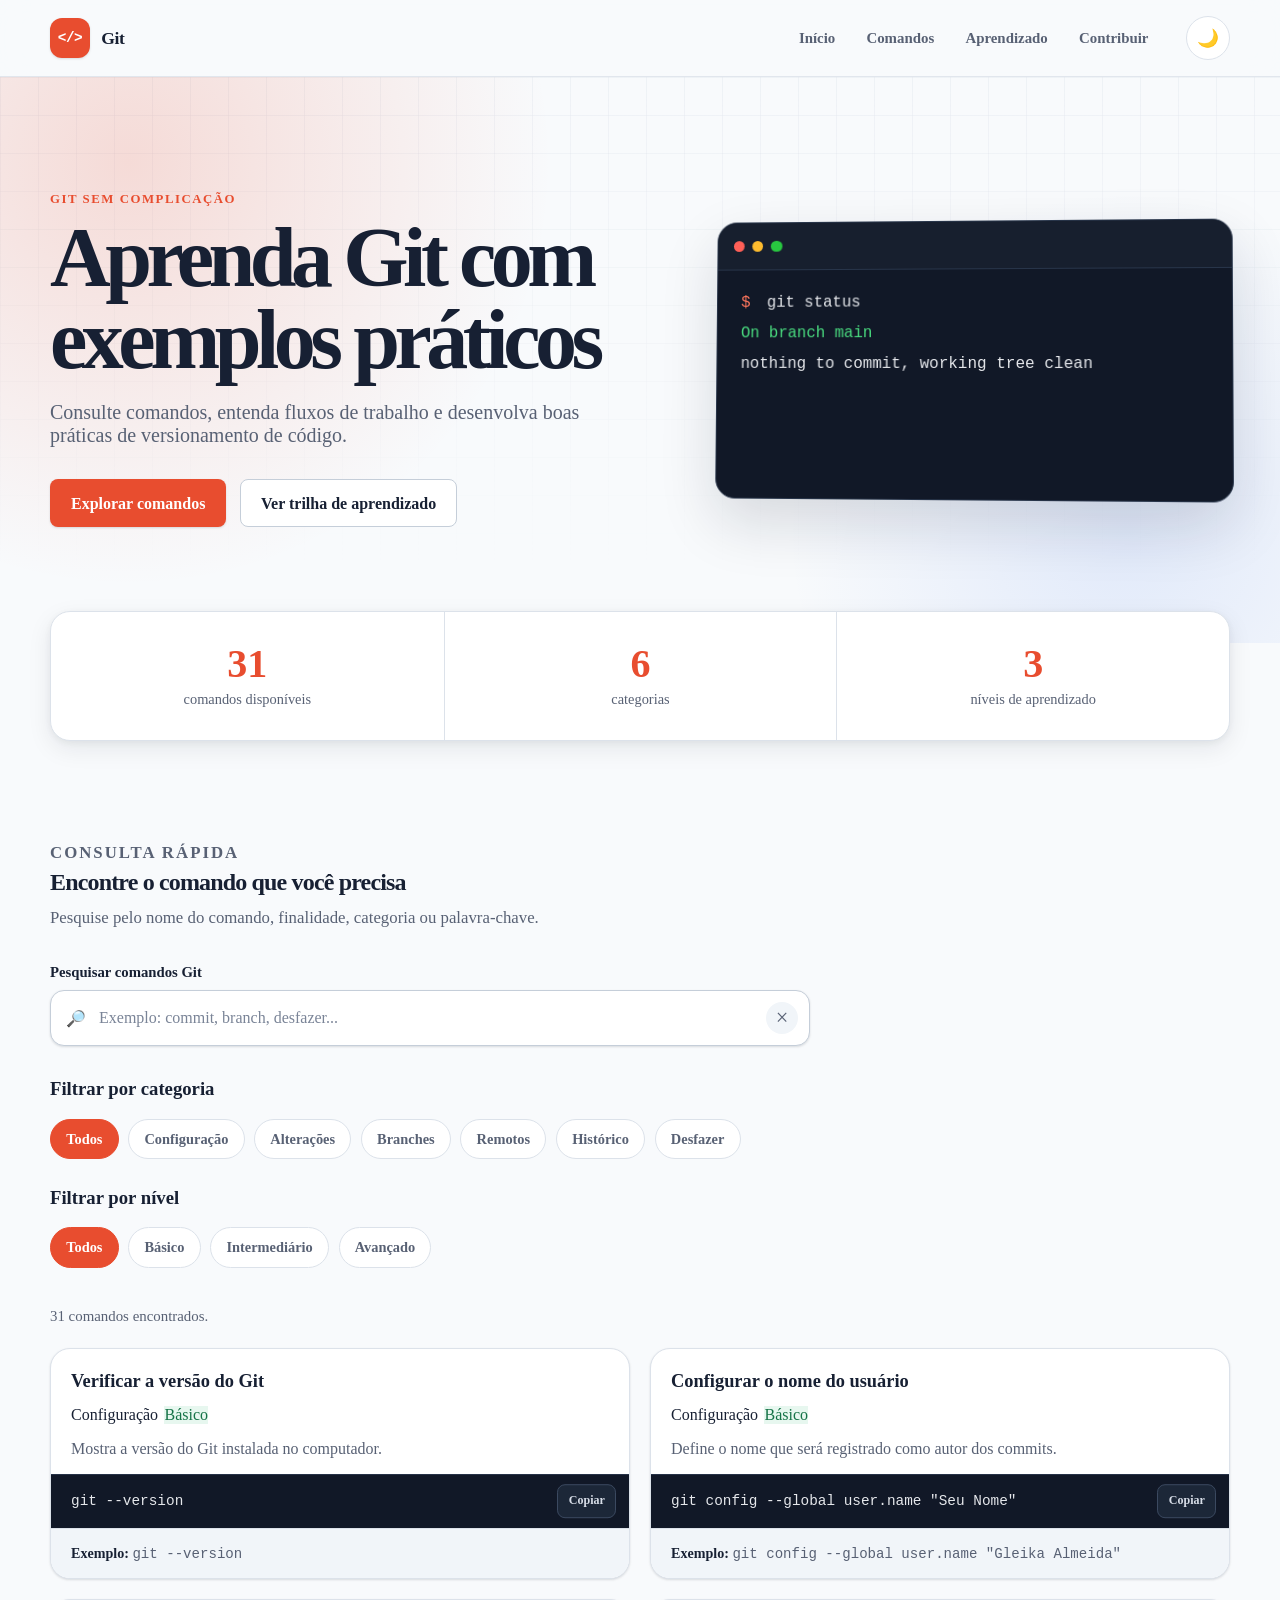
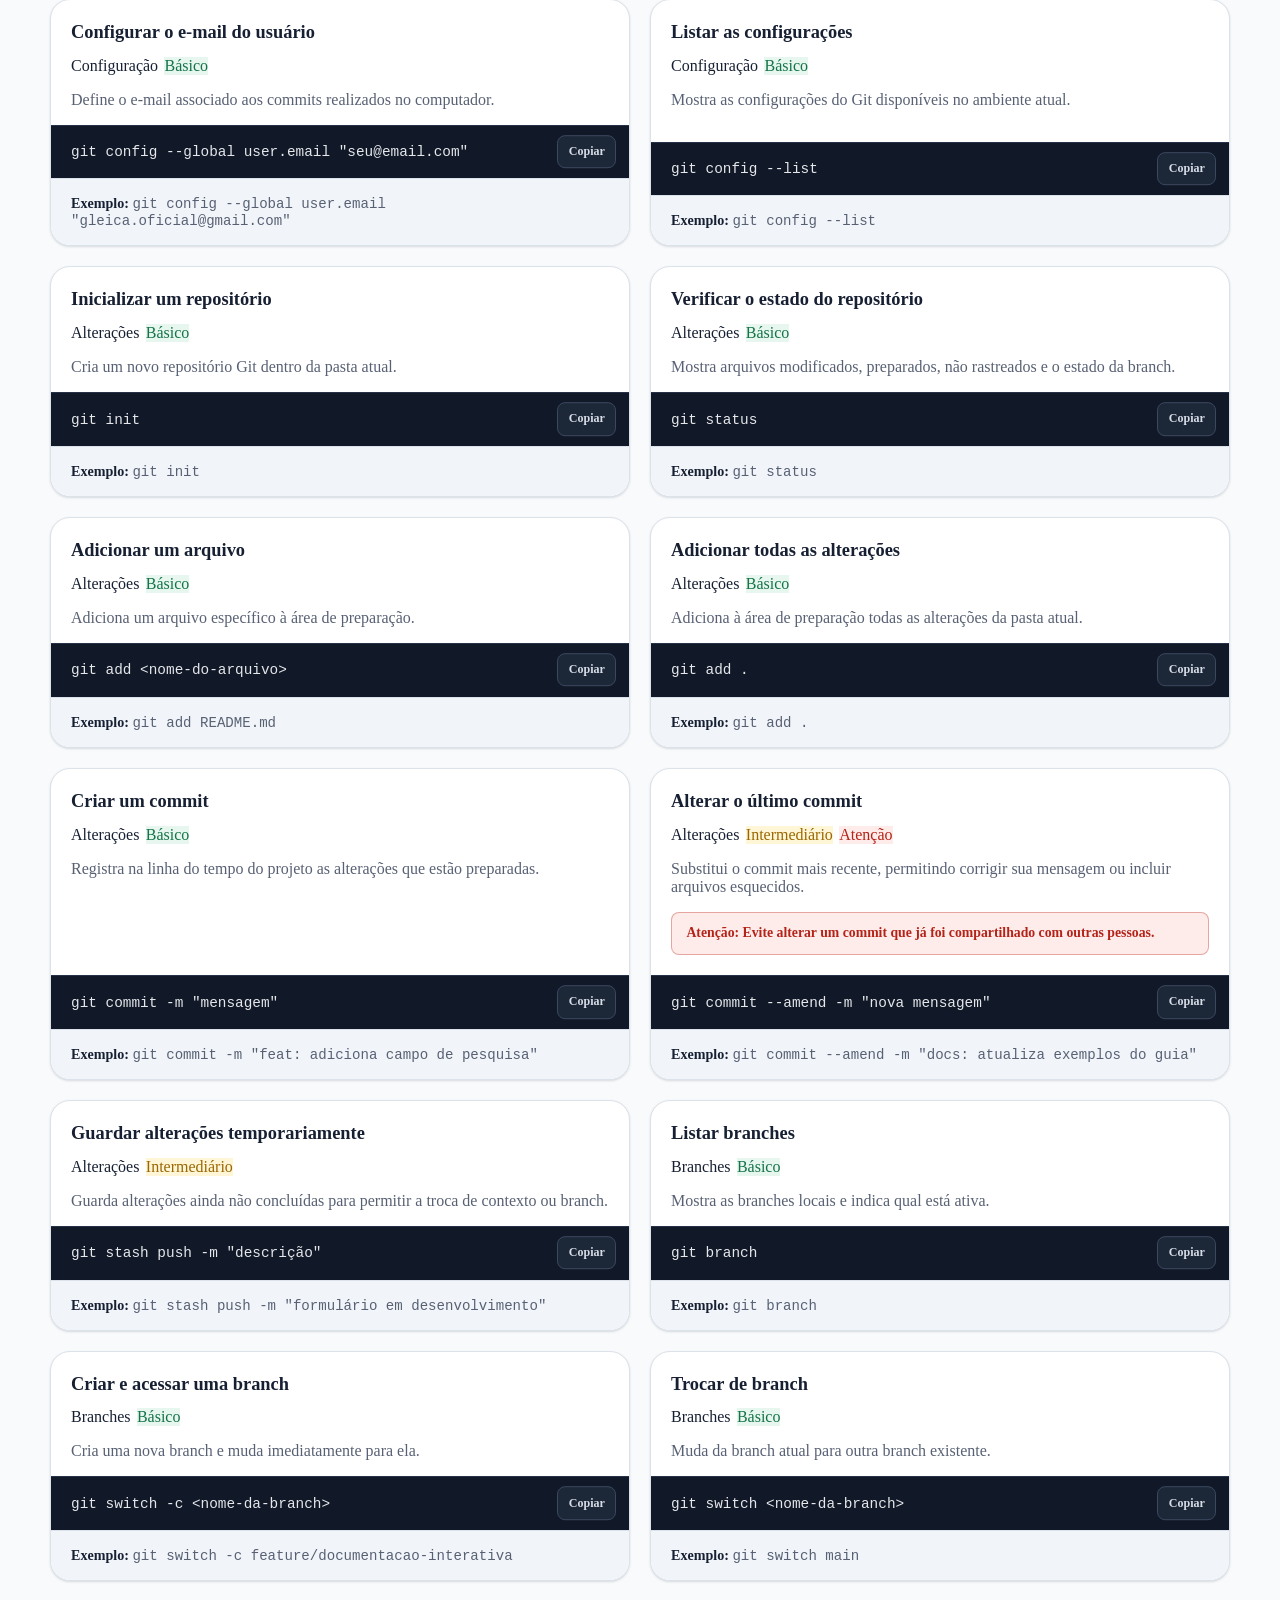
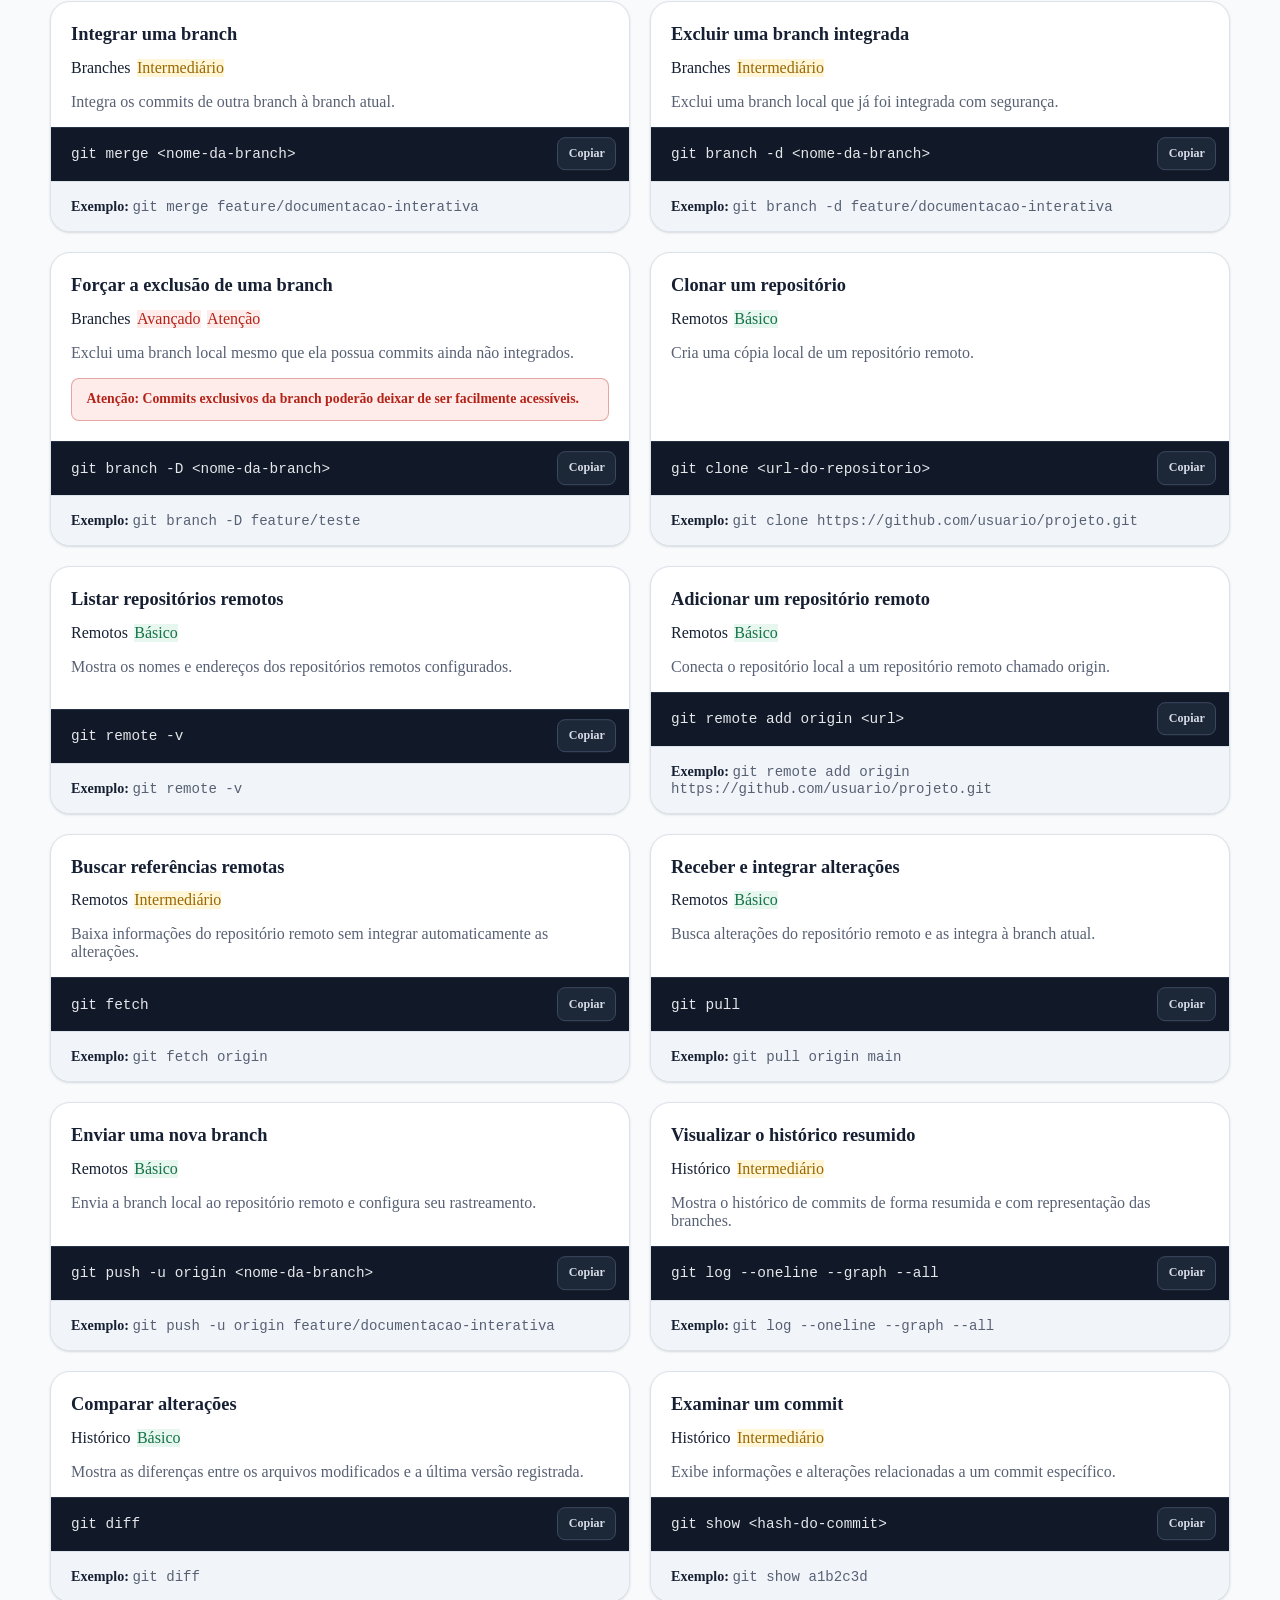
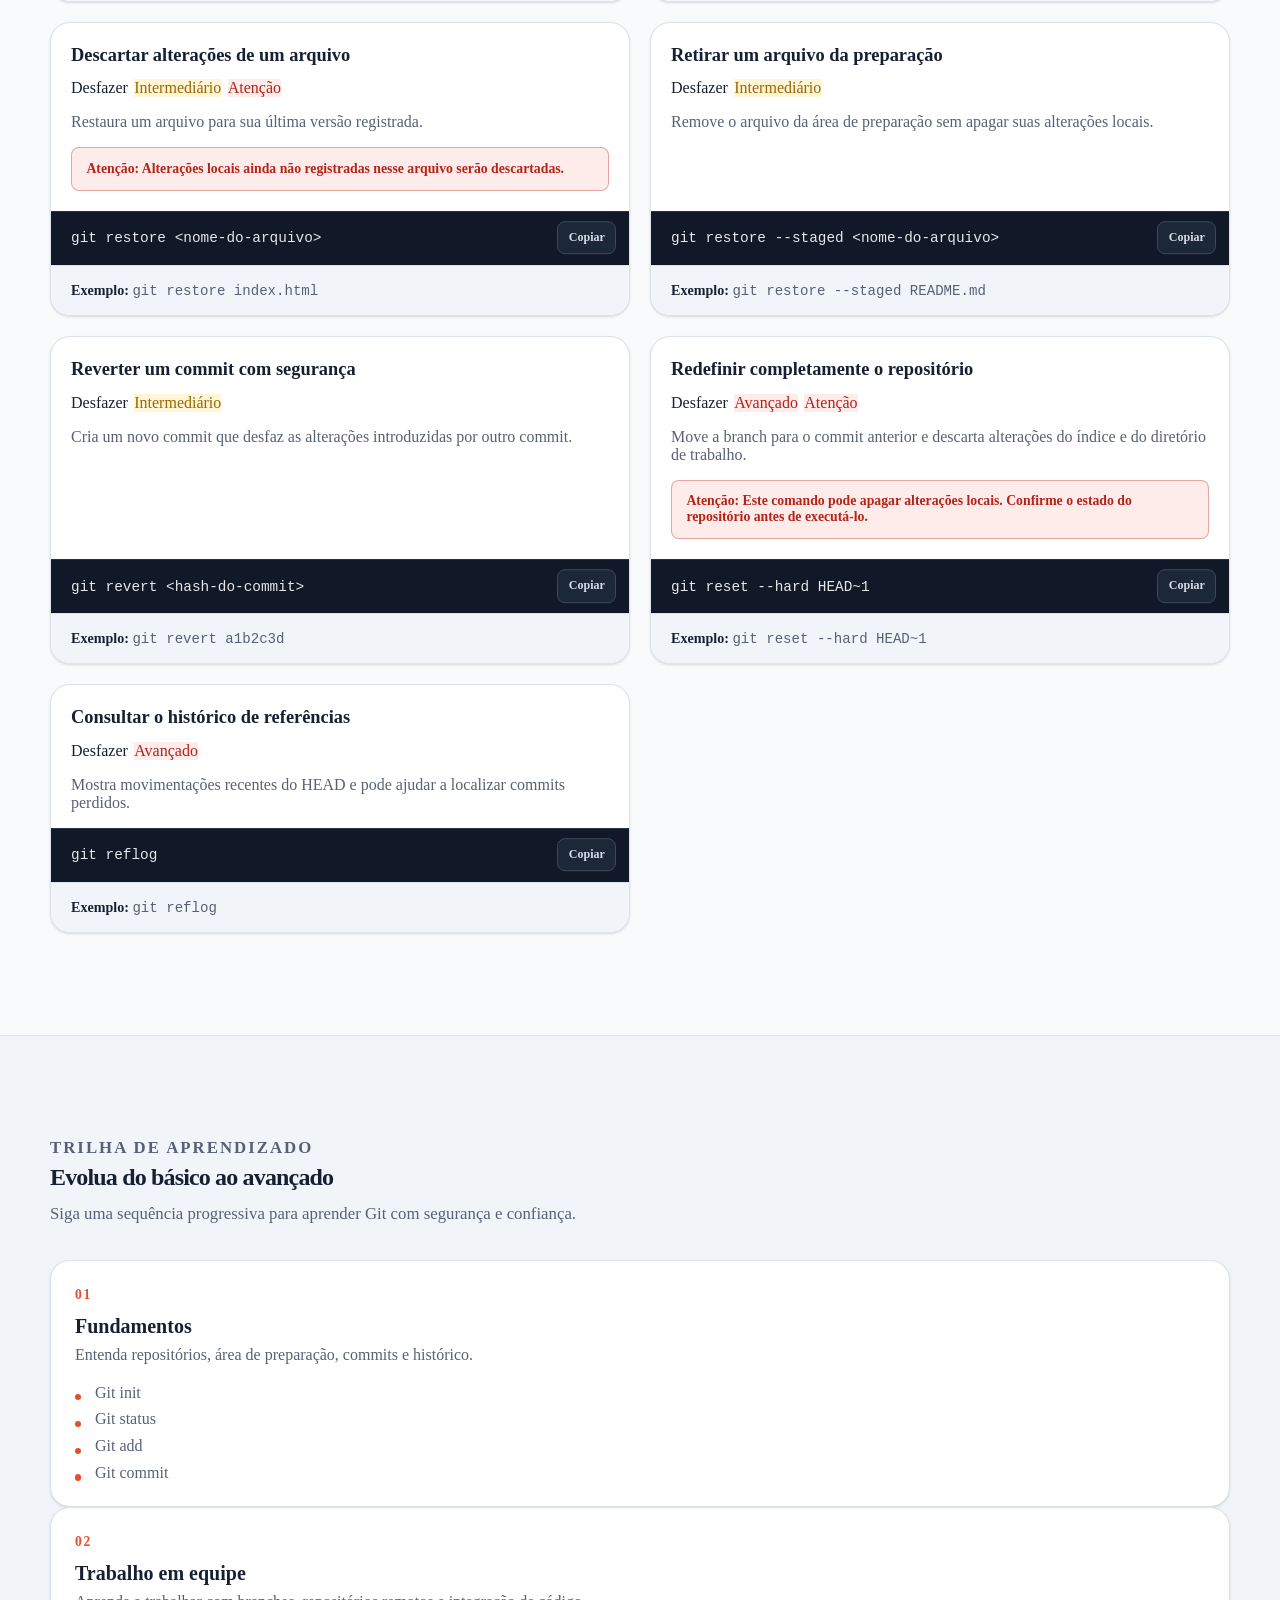
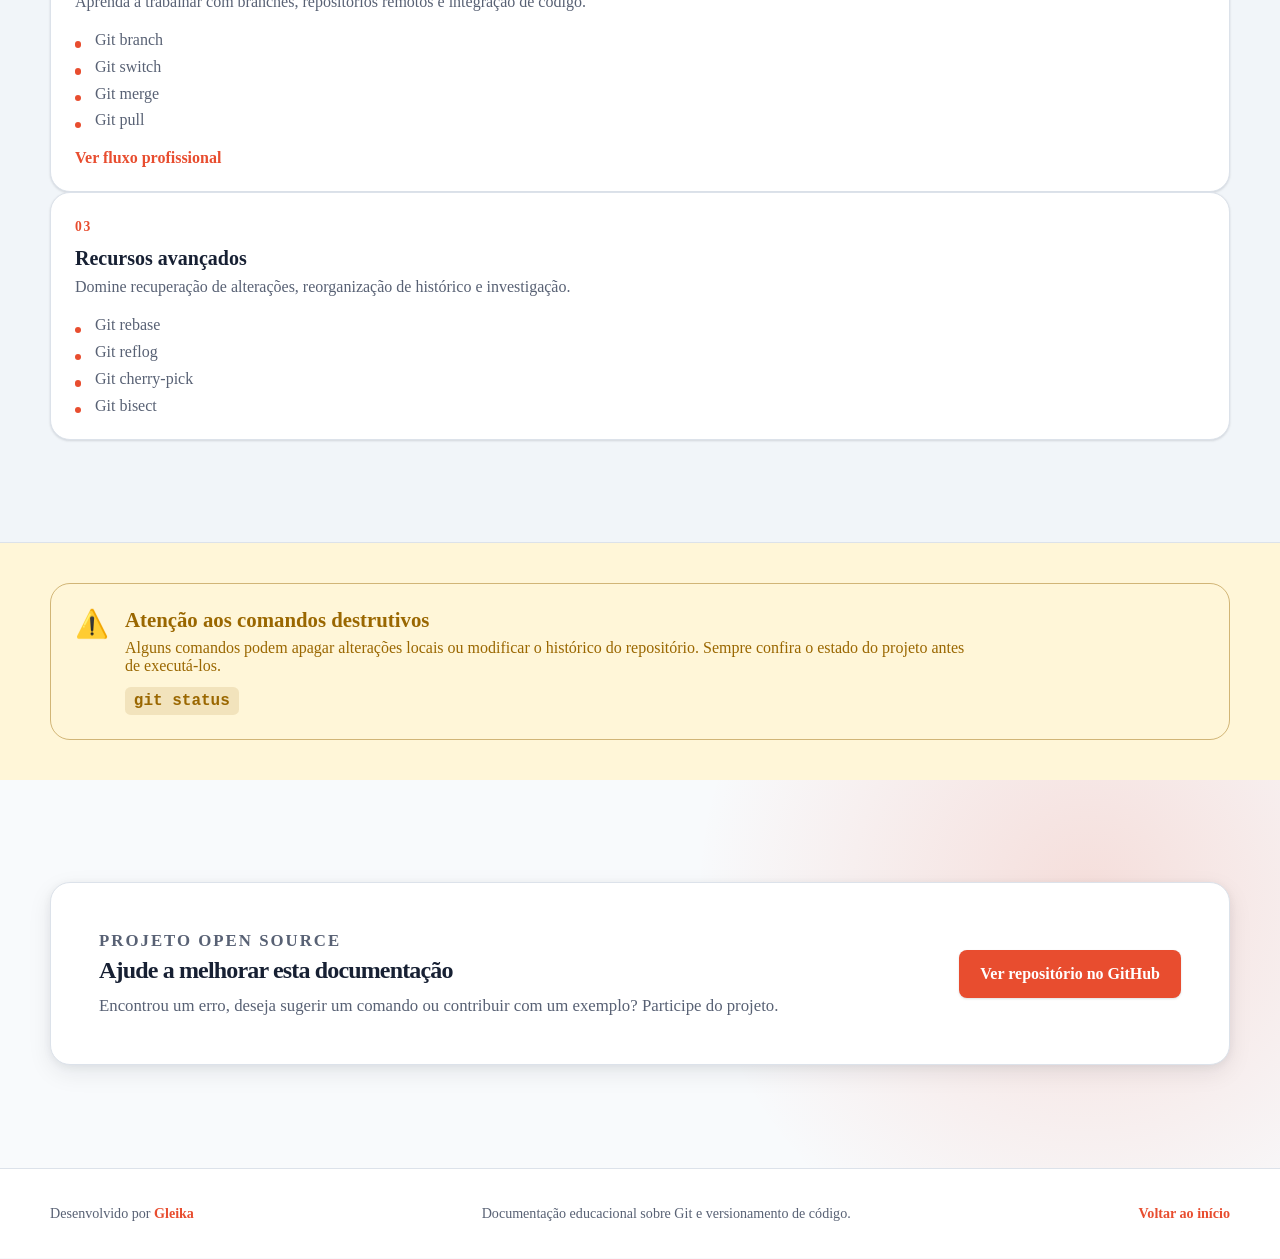
==== commit 3d8c01d3: "feat: adiciona guia de fluxo profissional com git" ====
--- a/docs/index.html
+++ b/docs/index.html
@@ -7,7 +7,7 @@
     <meta name="keywords" content="Git, GitHub, comandos Git, versionamento, desenvolvimento, programação" />
     <meta name="author" content="Gleika Almeida" />
     <meta name="theme-color" content="#0f172a" />
-    <title>Git Guide — Documentação Interativa</title>
+    <title>Git — Documentação Interativa</title>
     <link rel="stylesheet" href="./assets/css/style.css"/>
     <script src="./assets/js/commands.js" defer ></script>
     <script src="./assets/js/app.js" defer ></script>
@@ -26,7 +26,7 @@
           </span>
 
           <span class="brand-text">
-            Git Guide
+            Git 
           </span>
         </a>
 
@@ -350,6 +350,10 @@
                 <li>Git merge</li>
                 <li>Git pull</li>
               </ul>
+
+              <a class="learning-link" href="./pages/fluxo-profissional.html">
+                   Ver fluxo profissional
+              </a>
             </article>
 
             <article class="learning-card">
--- a/docs/assets/css/style.css
+++ b/docs/assets/css/style.css
@@ -1427,6 +1427,433 @@
 }
 
 /* ==========================================================
+   PÁGINAS INTERNAS
+   ========================================================== */
+
+.internal-page main {
+  min-height: 70vh;
+}
+
+.article-container {
+  width: min(calc(100% - 2rem), 980px);
+  margin-inline: auto;
+  padding: 2rem 0 6rem;
+}
+
+.breadcrumb {
+  display: flex;
+  flex-wrap: wrap;
+  align-items: center;
+  gap: 0.55rem;
+
+  margin-bottom: 3rem;
+
+  color: var(--color-text-secondary);
+  font-size: 0.9rem;
+}
+
+.breadcrumb a {
+  color: var(--color-primary);
+  font-weight: 700;
+}
+
+.breadcrumb a:hover {
+  text-decoration: underline;
+}
+
+.article-header {
+  max-width: 850px;
+  margin-bottom: 2.5rem;
+}
+
+.article-header h1 {
+  margin: 0.65rem 0 1.25rem;
+
+  font-size: clamp(2.4rem, 7vw, 4.75rem);
+  line-height: 1;
+  letter-spacing: -0.055em;
+}
+
+.article-header > p:last-child {
+  max-width: 760px;
+  margin: 0;
+
+  color: var(--color-text-secondary);
+  font-size: clamp(1.05rem, 2vw, 1.25rem);
+}
+
+.article-note {
+  display: flex;
+  align-items: flex-start;
+  gap: 1rem;
+
+  margin: 2.5rem 0 4rem;
+  padding: 1.4rem;
+
+  border: 1px solid var(--color-border);
+  border-left: 4px solid var(--color-primary);
+  border-radius: var(--radius-medium);
+
+  background-color: var(--color-primary-soft);
+}
+
+.article-note-icon {
+  flex-shrink: 0;
+  font-size: 1.6rem;
+}
+
+.article-note h2 {
+  margin: 0 0 0.35rem;
+  font-size: 1.1rem;
+}
+
+.article-note p {
+  margin: 0;
+  color: var(--color-text-secondary);
+}
+
+.article-section {
+  padding: 2rem 0 4rem;
+}
+
+.article-section + .article-section {
+  border-top: 1px solid var(--color-border);
+}
+
+.article-section-header {
+  max-width: 760px;
+  margin-bottom: 2rem;
+}
+
+.article-section-header h2 {
+  margin: 0.45rem 0 0.75rem;
+
+  font-size: clamp(1.7rem, 4vw, 2.5rem);
+  line-height: 1.15;
+  letter-spacing: -0.035em;
+}
+
+.article-section-header p {
+  margin: 0;
+  color: var(--color-text-secondary);
+}
+
+.article-step-label {
+  color: var(--color-primary);
+  font-size: 0.78rem;
+  font-weight: 850;
+  letter-spacing: 0.12em;
+  text-transform: uppercase;
+}
+
+/* Fluxo profissional */
+
+.workflow-list {
+  display: grid;
+  gap: 1rem;
+}
+
+.workflow-step {
+  display: grid;
+  grid-template-columns: 4.5rem minmax(0, 1fr);
+  gap: 1.25rem;
+
+  padding: 1.5rem;
+
+  border: 1px solid var(--color-border);
+  border-radius: var(--radius-large);
+
+  background-color: var(--color-surface);
+  box-shadow: var(--shadow-small);
+
+  transition:
+    border-color var(--transition-fast),
+    box-shadow var(--transition-fast),
+    transform var(--transition-fast);
+}
+
+.workflow-step:hover {
+  border-color:
+    color-mix(
+      in srgb,
+      var(--color-primary) 55%,
+      var(--color-border)
+    );
+
+  box-shadow: var(--shadow-medium);
+  transform: translateY(-2px);
+}
+
+.workflow-step-number {
+  display: grid;
+  width: 3.5rem;
+  height: 3.5rem;
+  place-items: center;
+
+  border-radius: 50%;
+  background-color: var(--color-primary-soft);
+  color: var(--color-primary);
+
+  font-size: 0.88rem;
+  font-weight: 900;
+}
+
+.workflow-step-content h3 {
+  margin: 0 0 0.5rem;
+  font-size: 1.25rem;
+}
+
+.workflow-step-content > p {
+  margin: 0;
+  color: var(--color-text-secondary);
+}
+
+.command-sequence {
+  display: grid;
+  gap: 0.5rem;
+
+  margin-top: 1rem;
+  padding: 1rem;
+
+  overflow-x: auto;
+
+  border: 1px solid #263247;
+  border-radius: var(--radius-medium);
+
+  background-color: var(--color-terminal);
+}
+
+.command-sequence code {
+  display: block;
+  min-width: max-content;
+  color: var(--color-terminal-text);
+}
+
+.command-sequence code::before {
+  margin-right: 0.6rem;
+  color: #ff765d;
+  content: "$";
+}
+
+.workflow-examples {
+  display: flex;
+  flex-wrap: wrap;
+  gap: 0.5rem;
+
+  margin-top: 1rem;
+}
+
+.workflow-examples strong {
+  width: 100%;
+}
+
+.workflow-examples code {
+  padding: 0.35rem 0.55rem;
+
+  border-radius: 0.35rem;
+  background-color: var(--color-surface-secondary);
+  color: var(--color-text-secondary);
+}
+
+.workflow-recommendation {
+  margin-top: 1rem !important;
+  padding: 0.8rem;
+
+  border-radius: var(--radius-small);
+  background-color: var(--color-success-soft);
+  color: var(--color-success) !important;
+}
+
+.workflow-checklist {
+  display: grid;
+  gap: 0.65rem;
+
+  margin-top: 1rem;
+  list-style: none;
+}
+
+.workflow-checklist li {
+  position: relative;
+  padding-left: 1.5rem;
+  color: var(--color-text-secondary);
+}
+
+.workflow-checklist li::before {
+  position: absolute;
+  left: 0;
+
+  color: var(--color-success);
+  content: "✓";
+
+  font-weight: 900;
+}
+
+/* Tipos de commit */
+
+.commit-types-grid {
+  display: grid;
+  grid-template-columns: repeat(2, minmax(0, 1fr));
+  gap: 1rem;
+}
+
+.commit-type-card {
+  padding: 1.25rem;
+
+  border: 1px solid var(--color-border);
+  border-radius: var(--radius-medium);
+
+  background-color: var(--color-surface);
+}
+
+.commit-type-card > code {
+  display: inline-flex;
+  padding: 0.3rem 0.55rem;
+
+  border-radius: var(--radius-pill);
+  background-color: var(--color-primary-soft);
+  color: var(--color-primary);
+
+  font-weight: 850;
+}
+
+.commit-type-card h3 {
+  margin: 0.8rem 0 0.4rem;
+  font-size: 1.05rem;
+}
+
+.commit-type-card p {
+  margin: 0;
+  color: var(--color-text-secondary);
+}
+
+.commit-type-card span {
+  display: block;
+  margin-top: 1rem;
+  padding: 0.65rem;
+
+  border-radius: var(--radius-small);
+  background-color: var(--color-surface-secondary);
+  color: var(--color-text-secondary);
+
+  font-family:
+    "Ubuntu Mono",
+    "Cascadia Code",
+    "Fira Code",
+    Consolas,
+    monospace;
+
+  font-size: 0.82rem;
+}
+
+/* Checklist */
+
+.final-checklist {
+  display: grid;
+  gap: 0.75rem;
+
+  padding: 1.5rem;
+
+  border: 1px solid var(--color-border);
+  border-radius: var(--radius-large);
+
+  background-color: var(--color-surface);
+}
+
+.final-checklist label {
+  display: flex;
+  align-items: flex-start;
+  gap: 0.75rem;
+
+  padding: 0.75rem;
+
+  border-radius: var(--radius-small);
+  color: var(--color-text-secondary);
+
+  cursor: pointer;
+
+  transition: background-color var(--transition-fast);
+}
+
+.final-checklist label:hover {
+  background-color: var(--color-surface-secondary);
+}
+
+.final-checklist input {
+  width: 1.1rem;
+  height: 1.1rem;
+  flex-shrink: 0;
+  margin-top: 0.2rem;
+
+  accent-color: var(--color-primary);
+}
+
+.final-checklist code {
+  color: var(--color-primary);
+}
+
+.article-navigation {
+  display: flex;
+  align-items: center;
+  justify-content: space-between;
+  gap: 1rem;
+
+  margin-top: 2rem;
+  padding-top: 2rem;
+
+  border-top: 1px solid var(--color-border);
+}
+
+.article-navigation a {
+  color: var(--color-primary);
+  font-weight: 800;
+}
+
+.article-navigation a:hover {
+  text-decoration: underline;
+}
+
+.learning-link {
+  display: inline-flex;
+  margin-top: 1.25rem;
+
+  color: var(--color-primary);
+  font-weight: 800;
+}
+
+.learning-link:hover {
+  text-decoration: underline;
+}
+
+.navigation-list a[aria-current="page"] {
+  background-color: var(--color-primary-soft);
+  color: var(--color-primary);
+}
+
+@media (max-width: 700px) {
+  .article-container {
+    width: min(calc(100% - 1.25rem), 980px);
+  }
+
+  .workflow-step {
+    grid-template-columns: 1fr;
+  }
+
+  .workflow-step-number {
+    width: 3rem;
+    height: 3rem;
+  }
+
+  .commit-types-grid {
+    grid-template-columns: 1fr;
+  }
+
+  .article-navigation {
+    align-items: flex-start;
+    flex-direction: column;
+  }
+}
+
+/* ==========================================================
    IMPRESSÃO
    ========================================================== */
 
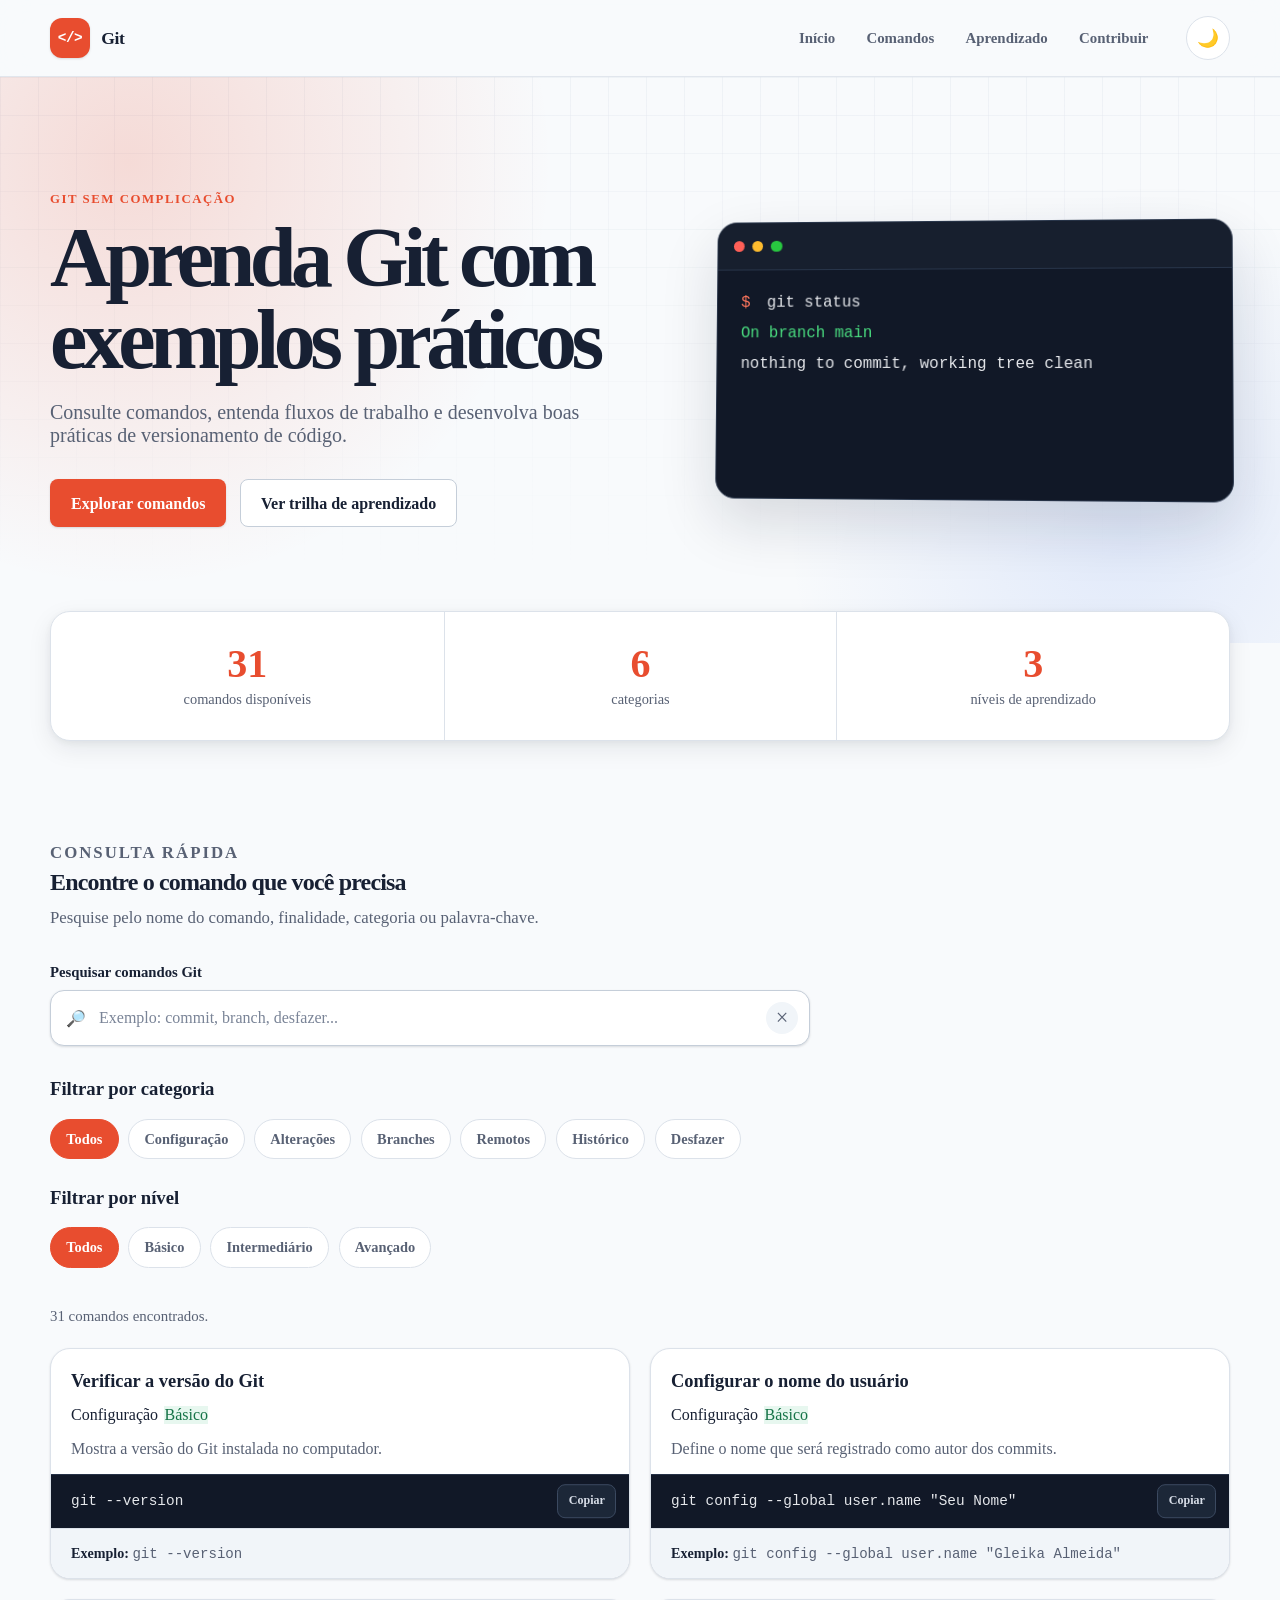
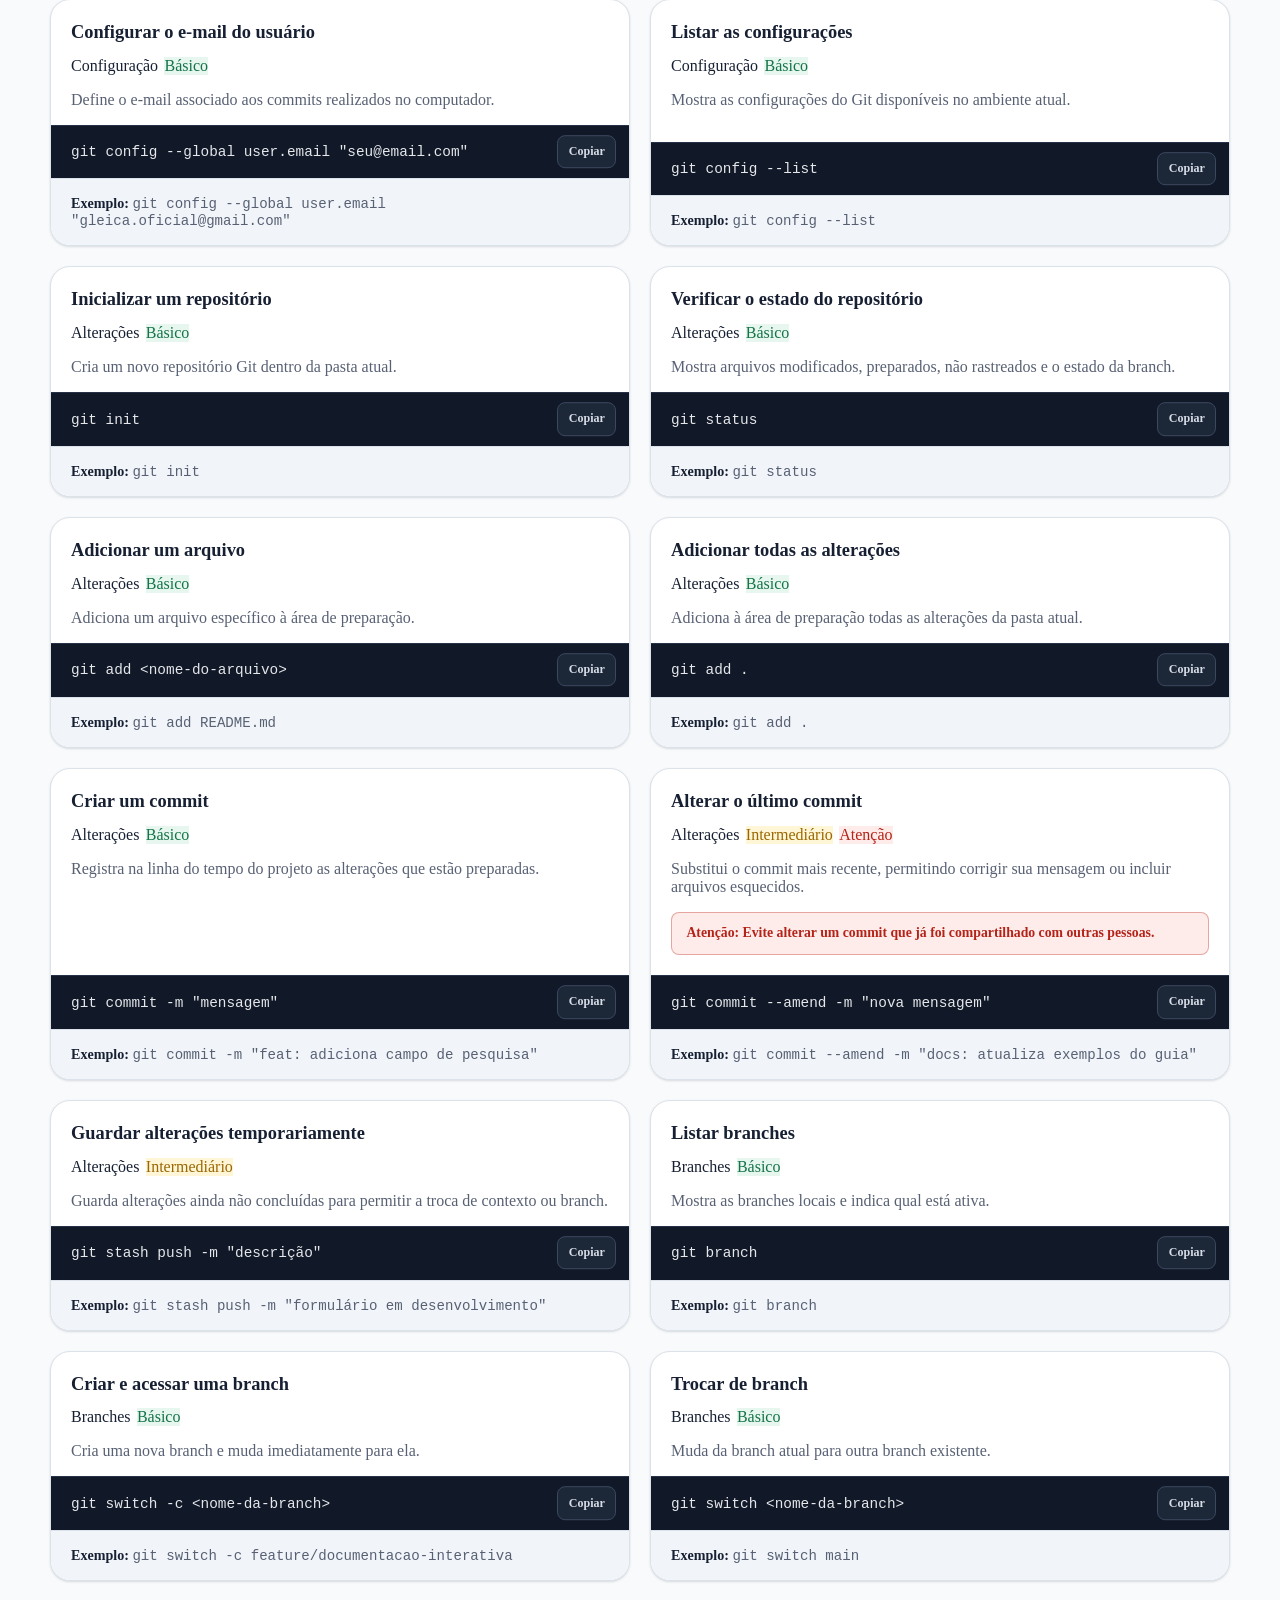
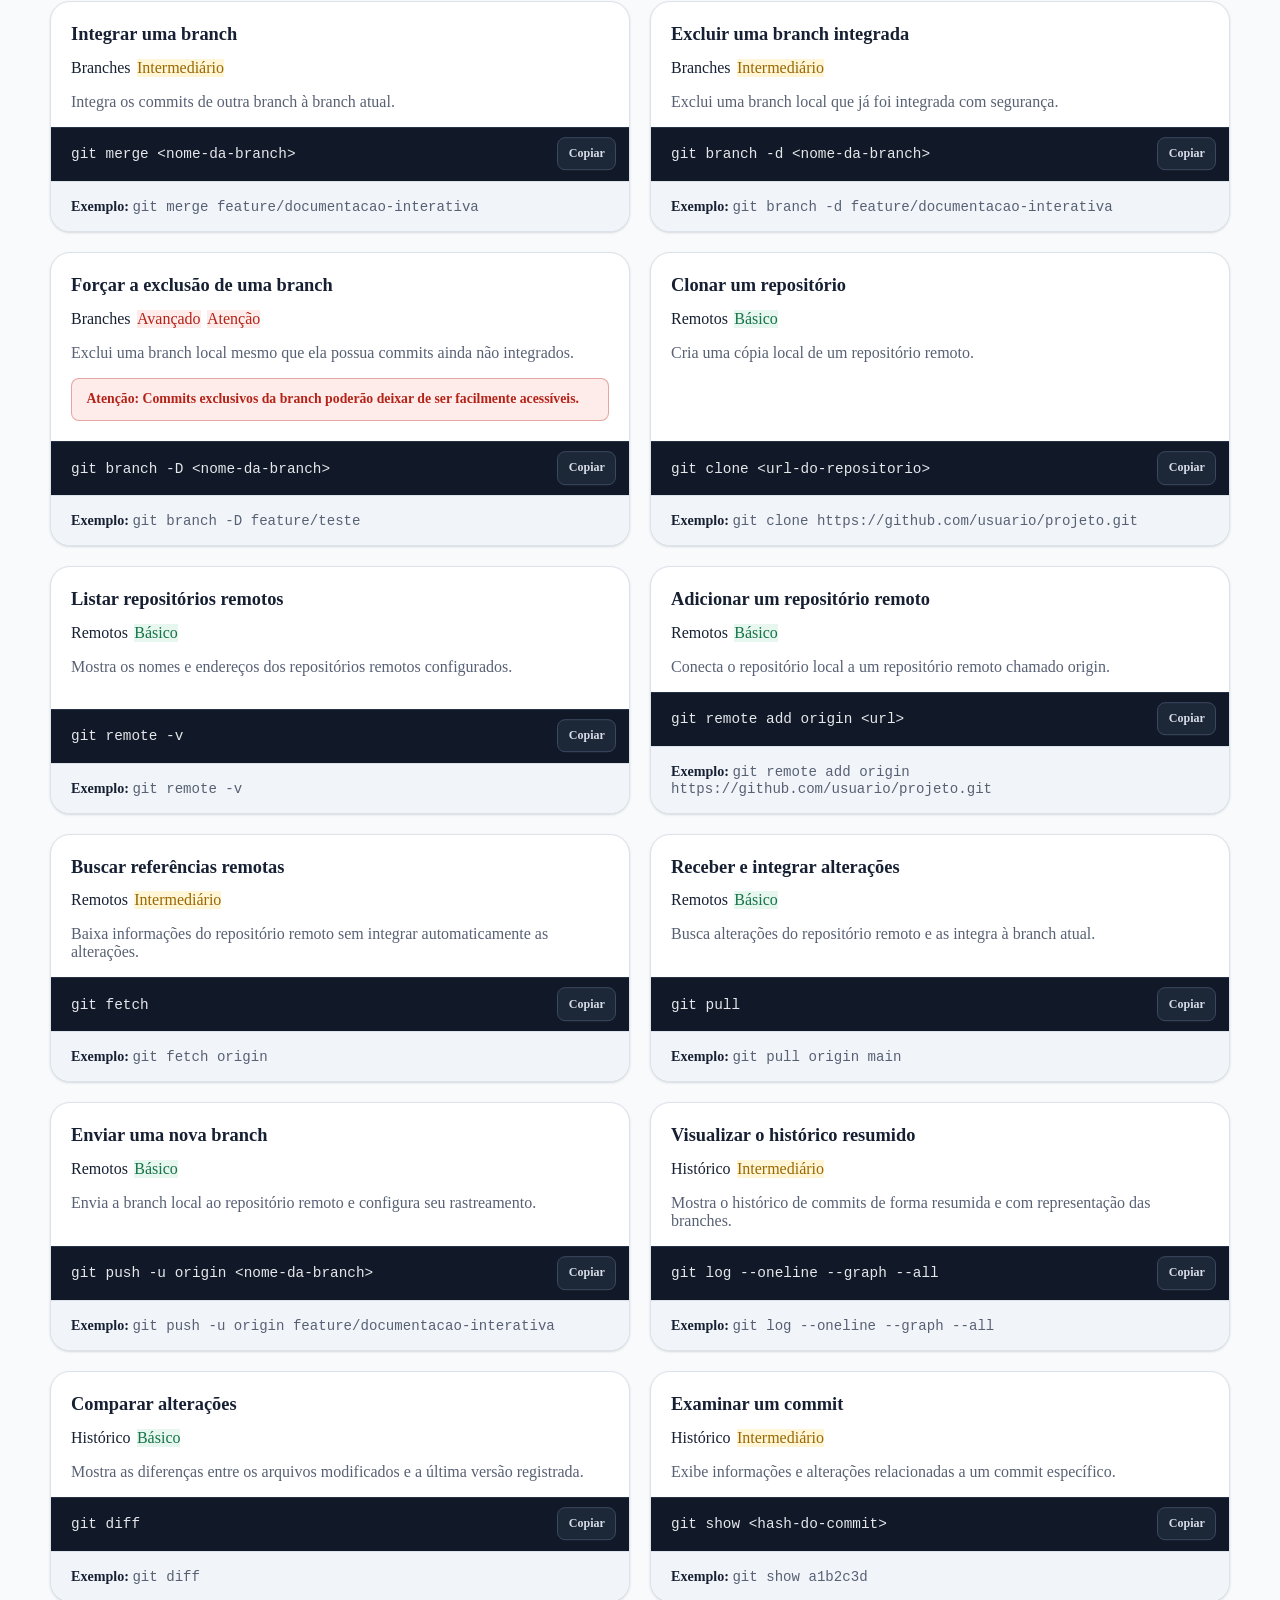
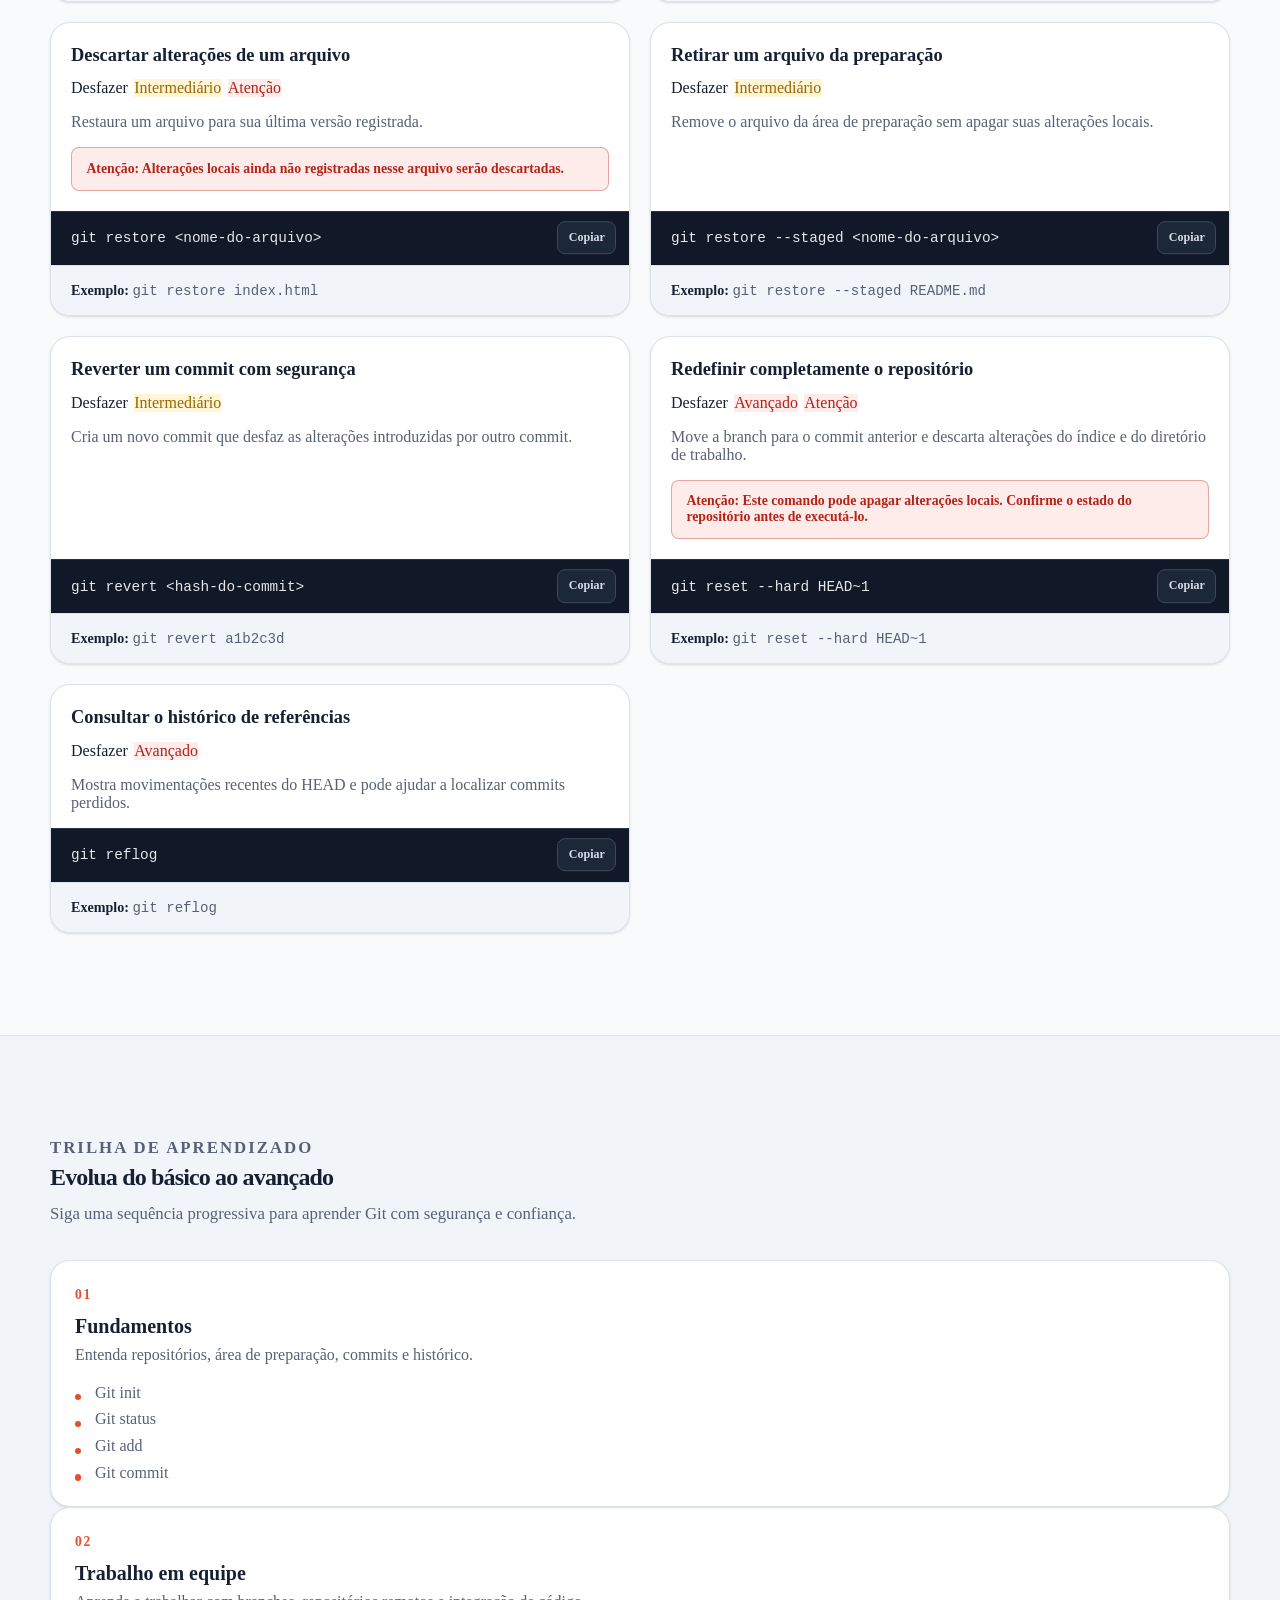
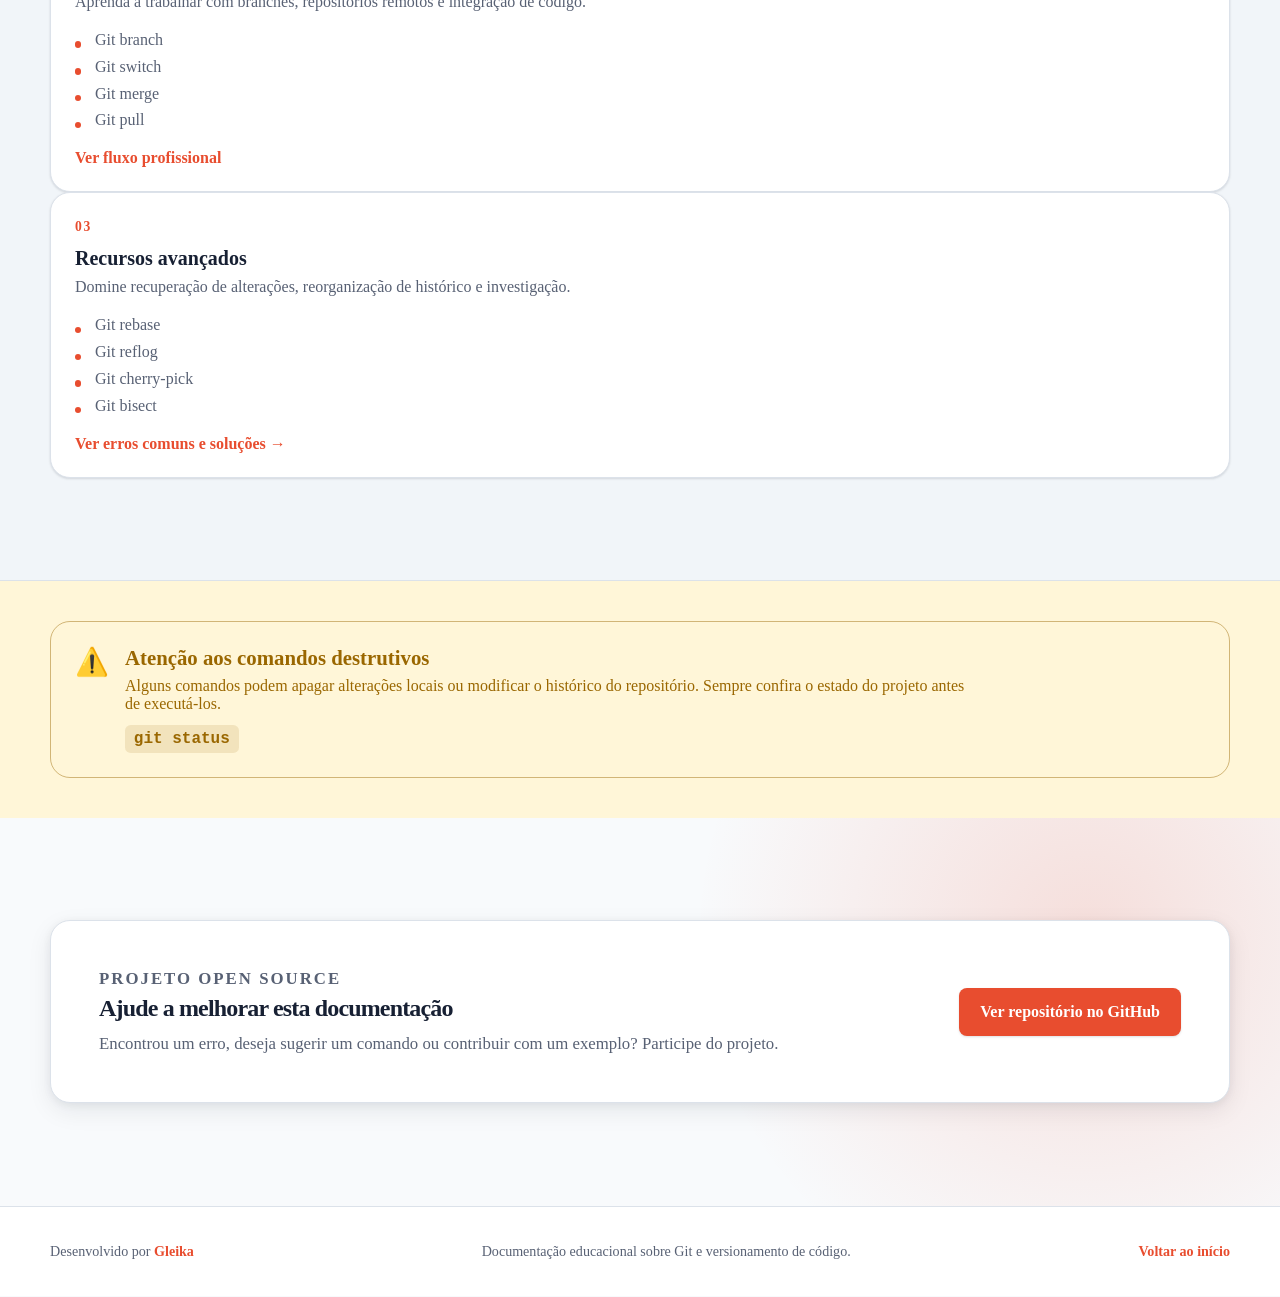
==== commit c33cf57c: "feat: adiciona guia de erros comuns do git" ====
--- a/docs/index.html
+++ b/docs/index.html
@@ -376,6 +376,10 @@
                 <li>Git cherry-pick</li>
                 <li>Git bisect</li>
               </ul>
+
+              <a class="learning-link" href="./pages/erros-comuns.html">
+                  Ver erros comuns e soluções →
+              </a>
             </article>
           </div>
         </div>
--- a/docs/assets/css/style.css
+++ b/docs/assets/css/style.css
@@ -1896,4 +1896,332 @@
     box-shadow: none;
   }
 }
-  +/* ==========================================================
+   ERROS COMUNS E SOLUÇÃO DE PROBLEMAS
+   ==========================================================*/
+
+.diagnostic-grid {
+  display: grid;
+  grid-template-columns: repeat(3, minmax(0, 1fr));
+  gap: 1rem;
+}
+
+.diagnostic-card {
+  padding: 1.25rem;
+
+  border: 1px solid var(--color-border);
+  border-radius: var(--radius-large);
+
+  background-color: var(--color-surface);
+  box-shadow: var(--shadow-small);
+}
+
+.diagnostic-number {
+  display: inline-grid;
+  width: 2.5rem;
+  height: 2.5rem;
+  place-items: center;
+
+  border-radius: 50%;
+  background-color: var(--color-primary-soft);
+  color: var(--color-primary);
+
+  font-size: 0.78rem;
+  font-weight: 900;
+}
+
+.diagnostic-card h3 {
+  margin: 1rem 0 0.4rem;
+  font-size: 1.1rem;
+}
+
+.diagnostic-card p {
+  margin: 0;
+  color: var(--color-text-secondary);
+}
+
+.troubleshooting-list {
+  display: grid;
+  gap: 1rem;
+}
+
+.troubleshooting-card {
+  overflow: hidden;
+
+  border: 1px solid var(--color-border);
+  border-radius: var(--radius-large);
+
+  background-color: var(--color-surface);
+  box-shadow: var(--shadow-small);
+
+  transition:
+    border-color var(--transition-fast),
+    box-shadow var(--transition-fast);
+}
+
+.troubleshooting-card[open] {
+  border-color:
+    color-mix(
+      in srgb,
+      var(--color-primary) 50%,
+      var(--color-border)
+    );
+
+  box-shadow: var(--shadow-medium);
+}
+
+.troubleshooting-card summary {
+  display: flex;
+  align-items: center;
+  gap: 1rem;
+
+  padding: 1.2rem 1.35rem;
+
+  cursor: pointer;
+  list-style: none;
+
+  transition: background-color var(--transition-fast);
+}
+
+.troubleshooting-card summary:hover {
+  background-color: var(--color-surface-secondary);
+}
+
+.troubleshooting-card summary::-webkit-details-marker {
+  display: none;
+}
+
+.troubleshooting-card summary::after {
+  margin-left: auto;
+
+  color: var(--color-primary);
+  content: "+";
+
+  font-size: 1.6rem;
+  font-weight: 500;
+
+  transition: transform var(--transition-fast);
+}
+
+.troubleshooting-card[open] summary::after {
+  content: "−";
+}
+
+.troubleshooting-icon {
+  display: grid;
+  width: 2.75rem;
+  height: 2.75rem;
+  flex-shrink: 0;
+  place-items: center;
+
+  border-radius: var(--radius-small);
+  background-color: var(--color-surface-secondary);
+
+  font-size: 1.2rem;
+}
+
+.troubleshooting-card summary > span:nth-child(2) {
+  display: grid;
+  gap: 0.2rem;
+}
+
+.troubleshooting-card summary strong {
+  color: var(--color-text);
+  font-size: 1rem;
+}
+
+.troubleshooting-card summary small {
+  color: var(--color-text-secondary);
+  font-size: 0.86rem;
+}
+
+.troubleshooting-content {
+  padding: 1.35rem;
+
+  border-top: 1px solid var(--color-border);
+}
+
+.troubleshooting-content h3 {
+  margin: 1.5rem 0 0.5rem;
+  font-size: 1.05rem;
+}
+
+.troubleshooting-content h3:first-of-type {
+  margin-top: 1rem;
+}
+
+.troubleshooting-content > p {
+  color: var(--color-text-secondary);
+}
+
+.error-message {
+  overflow-x: auto;
+
+  margin: 0 !important;
+  padding: 0.85rem 1rem;
+
+  border-left: 4px solid var(--color-danger);
+  border-radius: var(--radius-small);
+
+  background-color: var(--color-danger-soft);
+  color: var(--color-danger) !important;
+
+  font-family:
+    "Ubuntu Mono",
+    "Cascadia Code",
+    "Fira Code",
+    Consolas,
+    monospace;
+
+  font-size: 0.88rem;
+  white-space: nowrap;
+}
+
+.solution-steps {
+  display: grid;
+  gap: 1.2rem;
+
+  padding-left: 1.4rem;
+  color: var(--color-text-secondary);
+}
+
+.solution-steps li::marker {
+  color: var(--color-primary);
+  font-weight: 900;
+}
+
+.problem-causes {
+  display: grid;
+  gap: 0.6rem;
+
+  padding-left: 1.3rem;
+  color: var(--color-text-secondary);
+}
+
+.safe-note,
+.danger-note {
+  margin-top: 1.2rem !important;
+  padding: 0.9rem 1rem;
+
+  border-radius: var(--radius-small);
+
+  font-size: 0.9rem;
+  font-weight: 650;
+}
+
+.safe-note {
+  border: 1px solid
+    color-mix(
+      in srgb,
+      var(--color-success) 35%,
+      transparent
+    );
+
+  background-color: var(--color-success-soft);
+  color: var(--color-success) !important;
+}
+
+.danger-note {
+  border: 1px solid
+    color-mix(
+      in srgb,
+      var(--color-danger) 35%,
+      transparent
+    );
+
+  background-color: var(--color-danger-soft);
+  color: var(--color-danger) !important;
+}
+
+.conflict-example {
+  overflow-x: auto;
+
+  padding: 1rem;
+
+  border: 1px solid #263247;
+  border-radius: var(--radius-medium);
+
+  background-color: var(--color-terminal);
+  color: var(--color-terminal-text);
+}
+
+.conflict-example code {
+  font-size: 0.86rem;
+}
+
+.recovery-panel {
+  display: grid;
+  gap: 1.25rem;
+
+  padding: 1.5rem;
+
+  border: 1px solid var(--color-border);
+  border-radius: var(--radius-large);
+
+  background-color: var(--color-surface);
+  box-shadow: var(--shadow-small);
+}
+
+.recovery-panel h3 {
+  margin: 0;
+  font-size: 1.05rem;
+}
+
+.prevention-grid {
+  display: grid;
+  grid-template-columns: repeat(3, minmax(0, 1fr));
+  gap: 1rem;
+}
+
+.prevention-grid article {
+  padding: 1.25rem;
+
+  border: 1px solid var(--color-border);
+  border-radius: var(--radius-medium);
+
+  background-color: var(--color-surface);
+}
+
+.prevention-grid article > span {
+  display: block;
+  font-size: 1.3rem;
+}
+
+.prevention-grid h3 {
+  margin: 0.7rem 0 0.35rem;
+  font-size: 1rem;
+}
+
+.prevention-grid p {
+  margin: 0;
+  color: var(--color-text-secondary);
+  font-size: 0.9rem;
+}
+
+@media (max-width: 850px) {
+  .diagnostic-grid,
+  .prevention-grid {
+    grid-template-columns: 1fr;
+  }
+}
+
+@media (max-width: 560px) {
+  .troubleshooting-card summary {
+    align-items: flex-start;
+    padding: 1rem;
+  }
+
+  .troubleshooting-content {
+    padding: 1rem;
+  }
+
+  .troubleshooting-icon {
+    width: 2.4rem;
+    height: 2.4rem;
+  }
+
+  .error-message {
+    white-space: normal;
+  }
+}
+
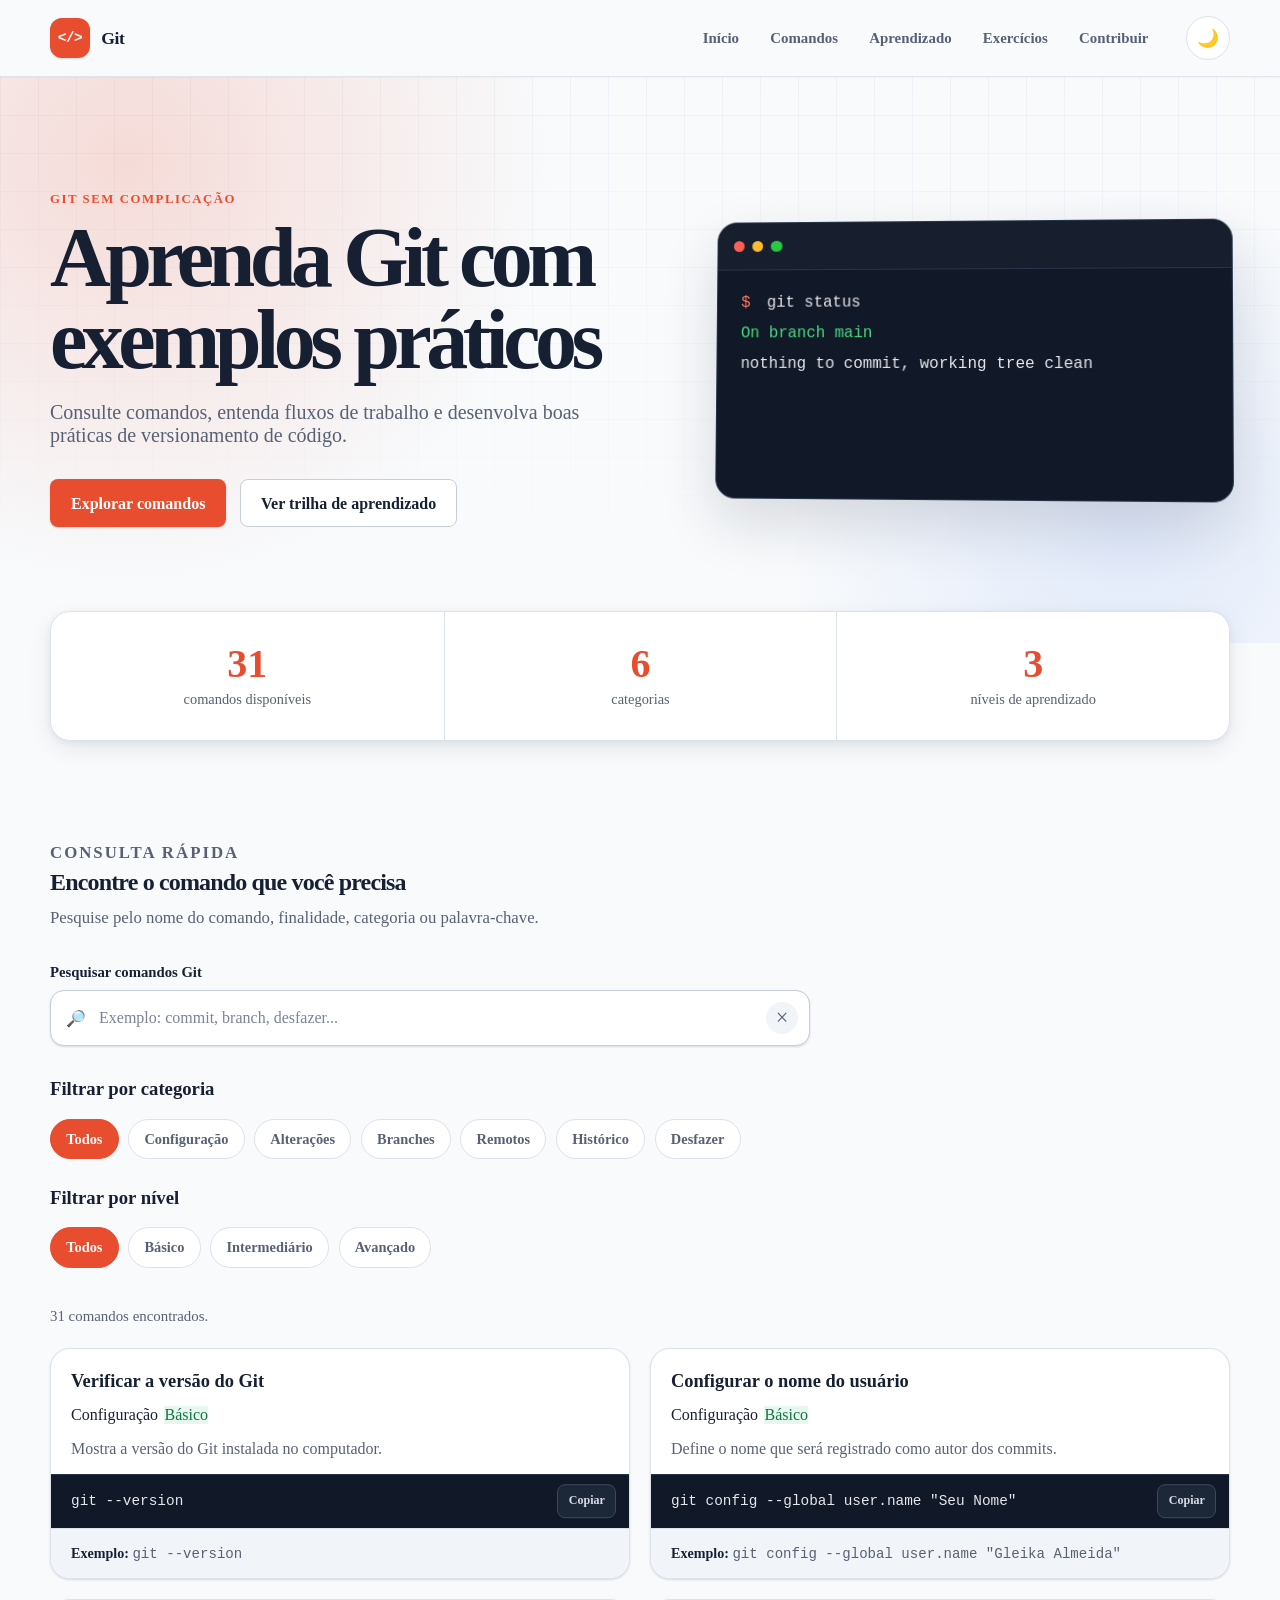
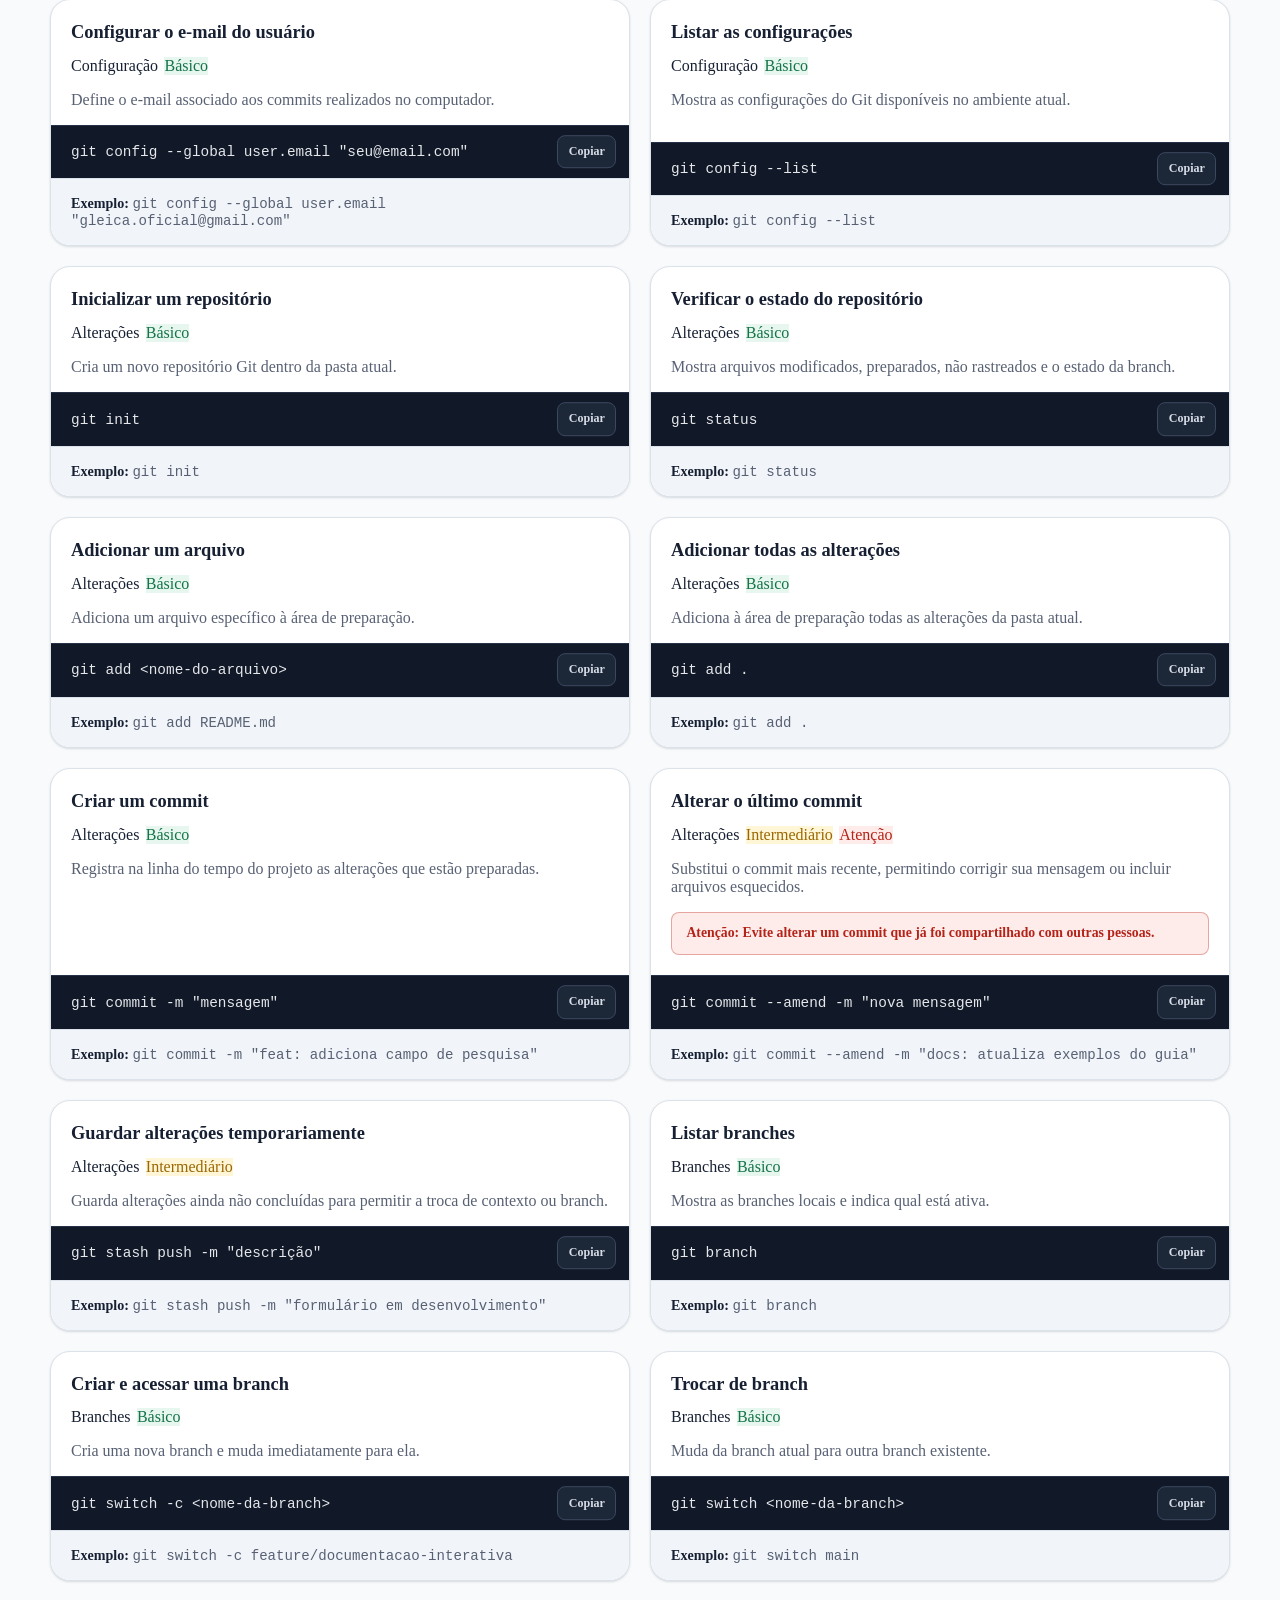
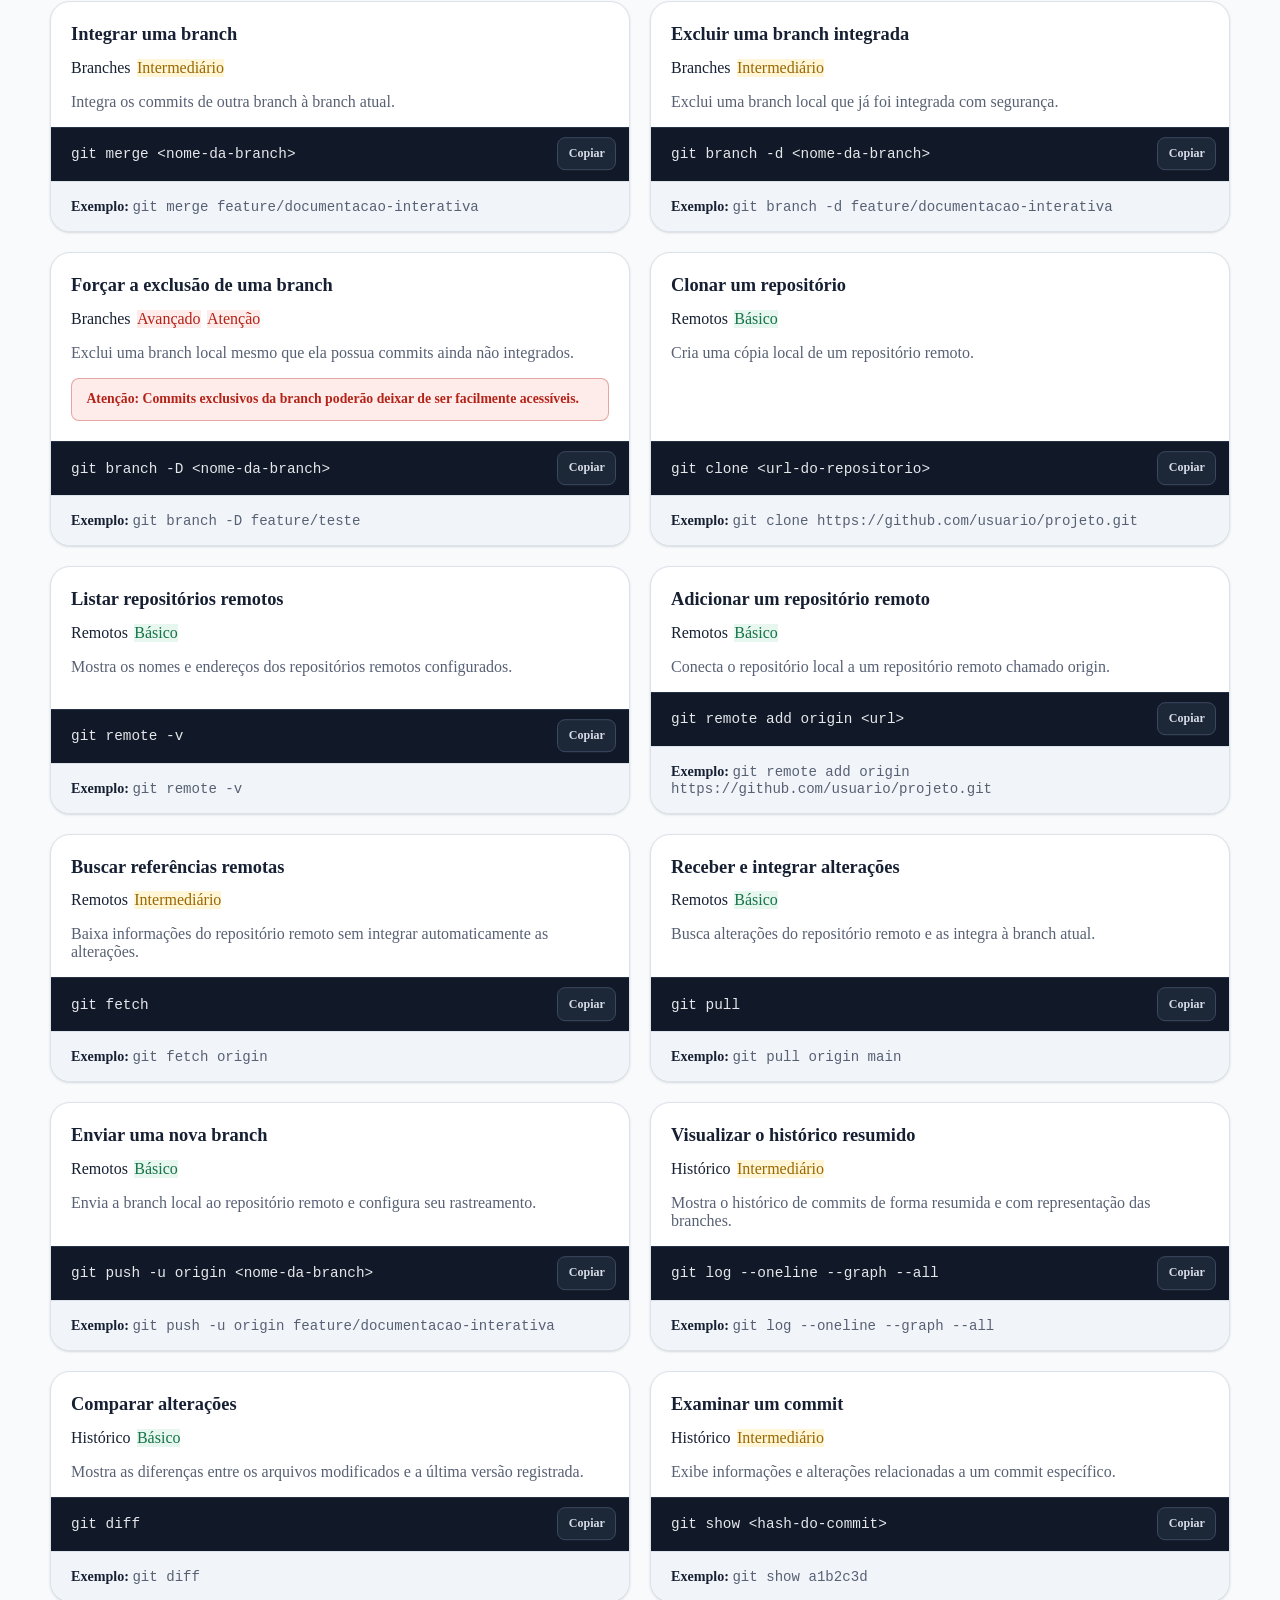
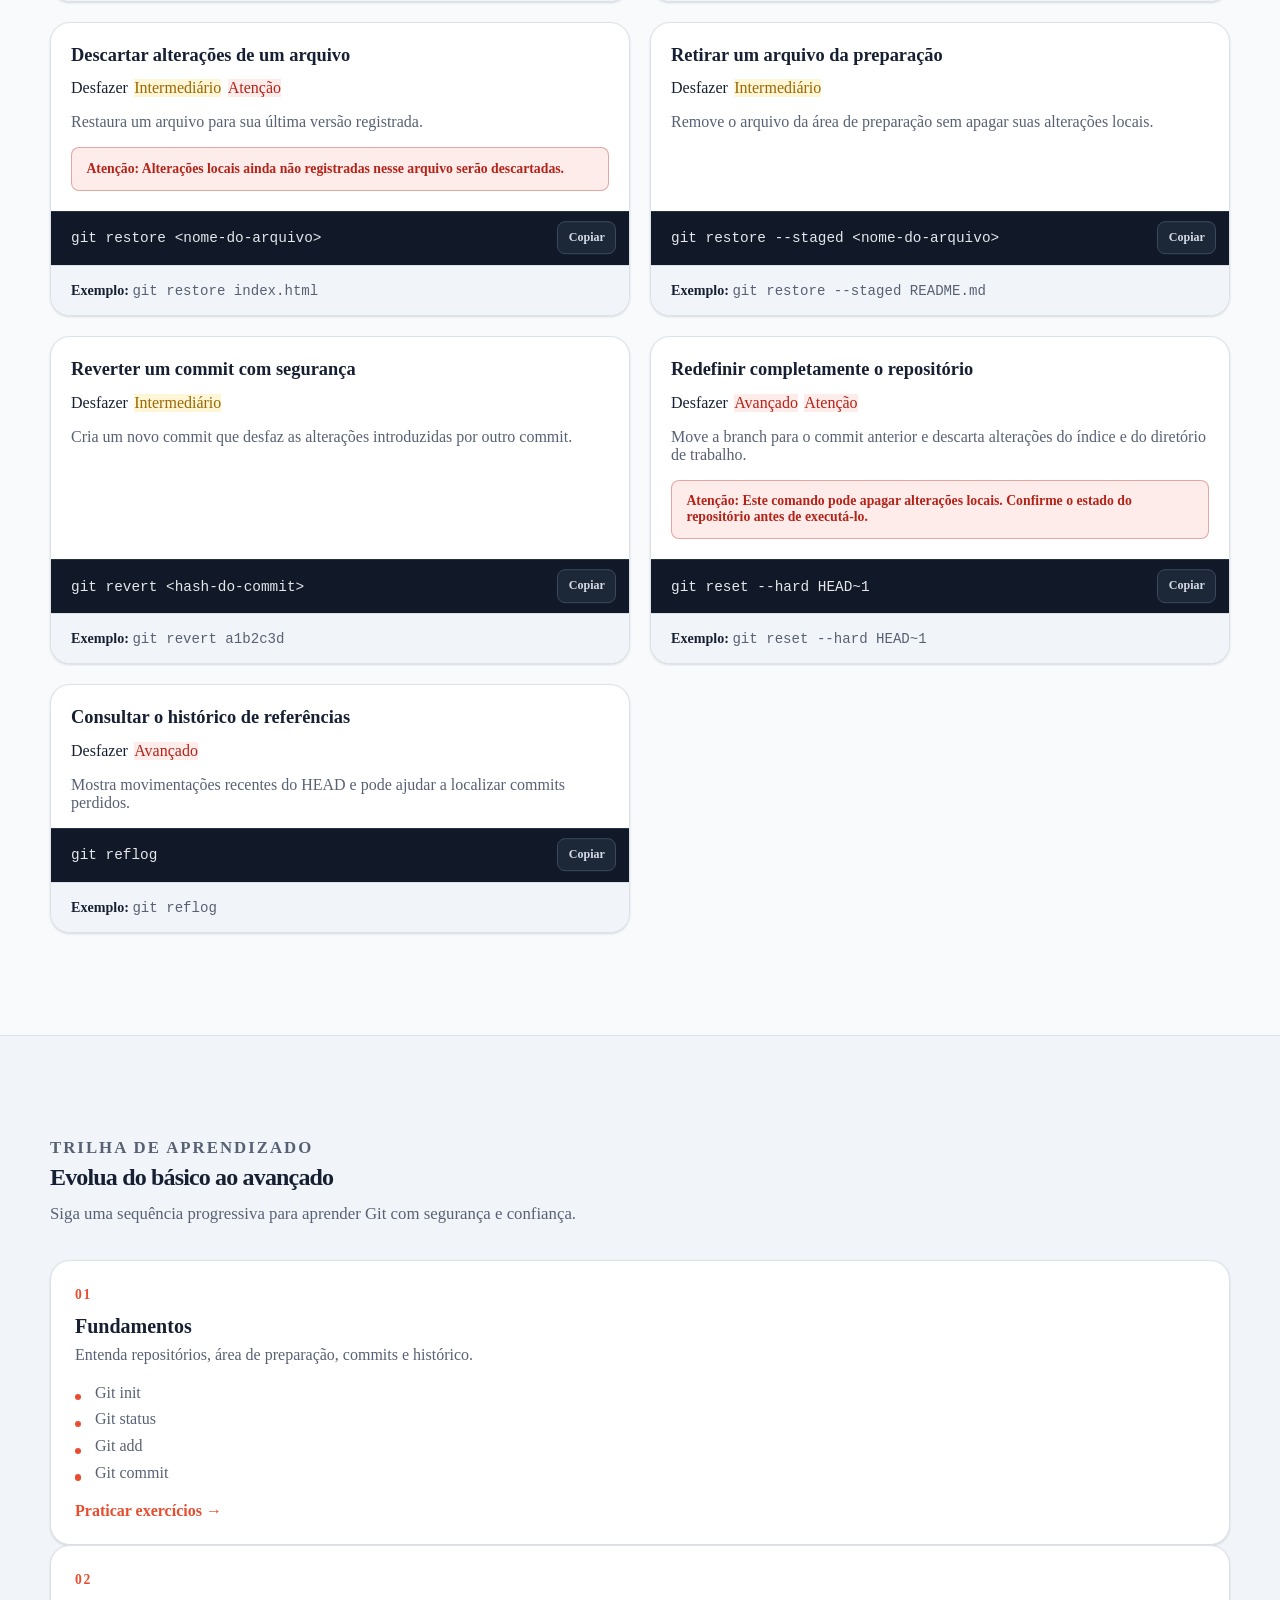
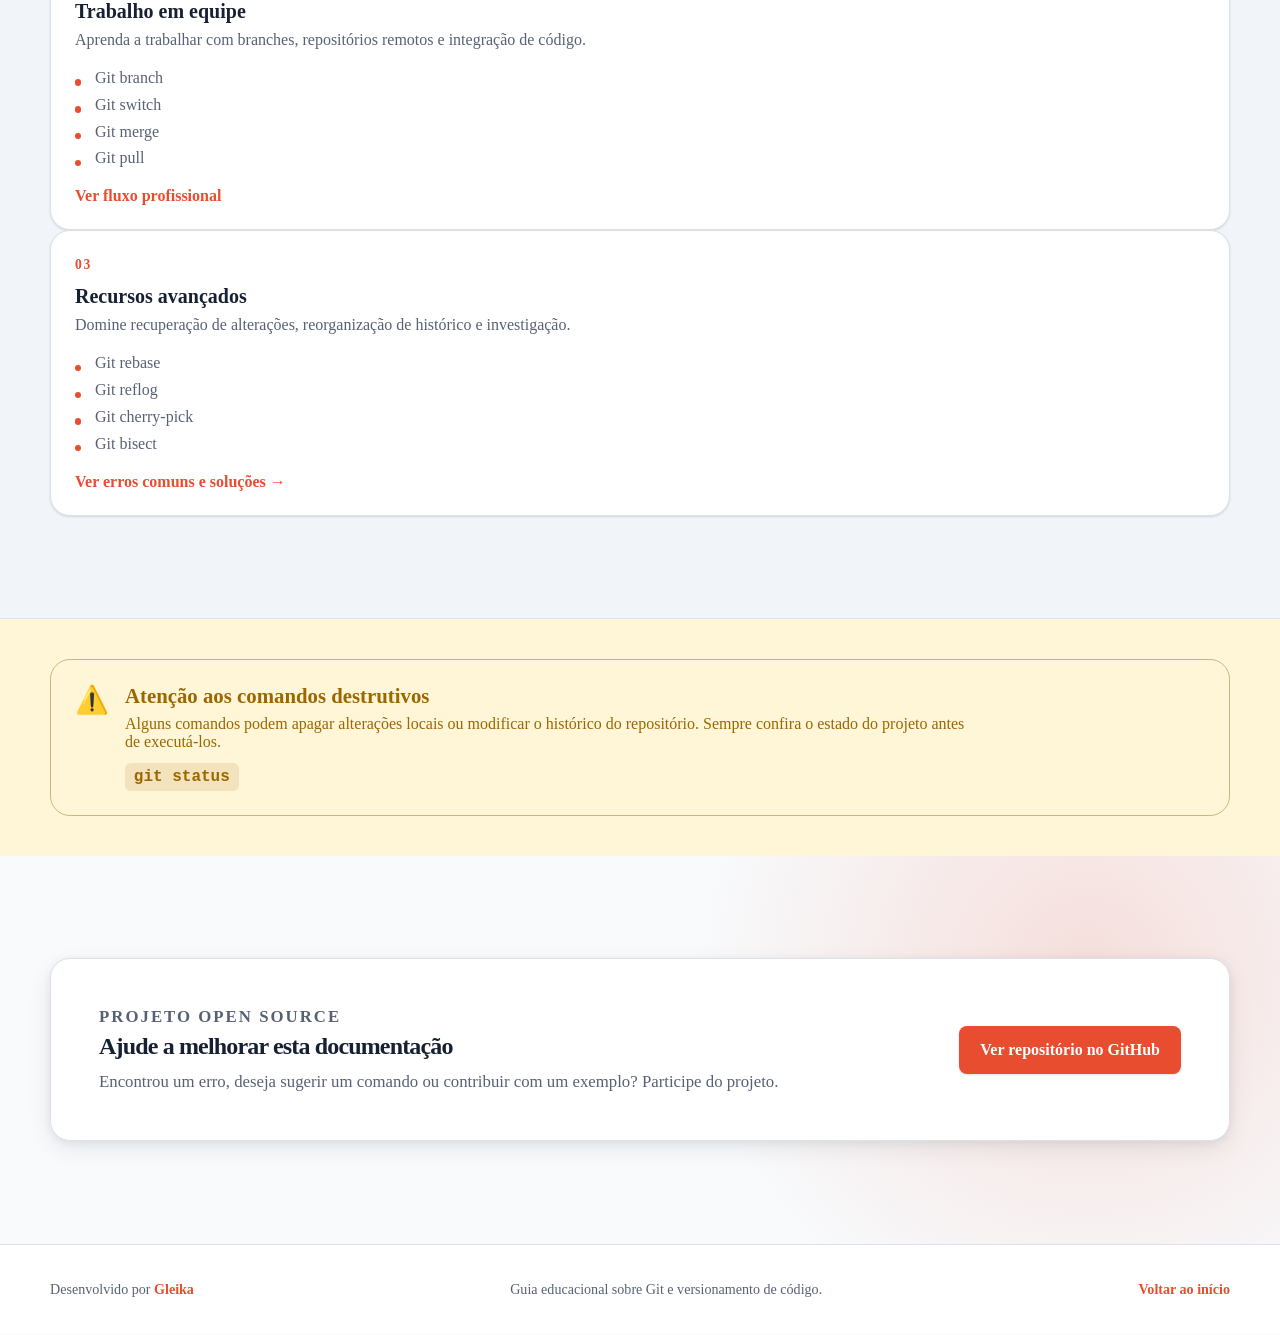
==== commit f242a211: "feat: adiciona exercicios interativos de git" ====
--- a/docs/index.html
+++ b/docs/index.html
@@ -51,6 +51,12 @@
             </li>
 
             <li>
+              <a href="./pages/exercicios.html">
+               Exercícios
+              </a>
+            </li>
+
+            <li>
               <a href="#contribuir">
                 Contribuir
               </a>
@@ -328,6 +334,9 @@
                 <li>Git add</li>
                 <li>Git commit</li>
               </ul>
+              <a class="learning-link" href="./pages/exercicios.html">
+                Praticar exercícios →
+              </a>
             </article>
 
             <article class="learning-card">
@@ -443,7 +452,7 @@
         </p>
 
         <p>
-          Documentação educacional sobre Git e versionamento de código.
+          Guia educacional sobre Git e versionamento de código.
         </p>
 
         <a href="#inicio">
--- a/docs/assets/css/style.css
+++ b/docs/assets/css/style.css
@@ -2198,6 +2198,269 @@
   font-size: 0.9rem;
 }
 
+/* ==========================================================
+   EXERCÍCIOS INTERATIVOS
+   ========================================================== */
+
+.exercise-progress-panel {
+  margin-bottom: 3rem;
+  padding: 1.5rem;
+
+  border: 1px solid var(--color-border);
+  border-radius: var(--radius-large);
+
+  background-color: var(--color-surface);
+  box-shadow: var(--shadow-medium);
+}
+
+.exercise-progress-header {
+  display: flex;
+  align-items: center;
+  justify-content: space-between;
+  gap: 1.5rem;
+}
+
+.exercise-progress-header h2 {
+  margin: 0.4rem 0 0.35rem;
+  font-size: clamp(1.5rem, 4vw, 2rem);
+}
+
+.exercise-progress-header p {
+  margin: 0;
+  color: var(--color-text-secondary);
+}
+
+.exercise-progress-track {
+  height: 0.8rem;
+  margin-top: 1.5rem;
+  overflow: hidden;
+
+  border-radius: var(--radius-pill);
+  background-color: var(--color-surface-secondary);
+}
+
+#exercise-progress-bar {
+  width: 0;
+  height: 100%;
+
+  border-radius: inherit;
+  background-color: var(--color-primary);
+
+  transition: width var(--transition-normal);
+}
+
+.exercises-list {
+  display: grid;
+  gap: 1.25rem;
+}
+
+.exercise-card {
+  overflow: hidden;
+
+  border: 1px solid var(--color-border);
+  border-radius: var(--radius-large);
+
+  background-color: var(--color-surface);
+  box-shadow: var(--shadow-small);
+
+  transition:
+    border-color var(--transition-fast),
+    box-shadow var(--transition-fast),
+    transform var(--transition-fast);
+}
+
+.exercise-card:hover {
+  border-color:
+    color-mix(
+      in srgb,
+      var(--color-primary) 50%,
+      var(--color-border)
+    );
+
+  box-shadow: var(--shadow-medium);
+  transform: translateY(-2px);
+}
+
+.exercise-card-header {
+  display: flex;
+  align-items: flex-start;
+  justify-content: space-between;
+  gap: 1.5rem;
+
+  padding: 1.4rem;
+  border-bottom: 1px solid var(--color-border);
+}
+
+.exercise-number {
+  color: var(--color-primary);
+  font-size: 0.75rem;
+  font-weight: 850;
+  letter-spacing: 0.1em;
+  text-transform: uppercase;
+}
+
+.exercise-card-header h3 {
+  margin: 0.45rem 0 0;
+  font-size: 1.25rem;
+}
+
+.exercise-complete-label {
+  display: inline-flex;
+  flex-shrink: 0;
+  align-items: center;
+  gap: 0.5rem;
+
+  padding: 0.5rem 0.75rem;
+
+  border: 1px solid var(--color-border);
+  border-radius: var(--radius-pill);
+
+  background-color: var(--color-surface-secondary);
+  color: var(--color-text-secondary);
+
+  font-size: 0.83rem;
+  font-weight: 750;
+  cursor: pointer;
+}
+
+.exercise-complete-label:has(input:checked) {
+  border-color: var(--color-success);
+  background-color: var(--color-success-soft);
+  color: var(--color-success);
+}
+
+.exercise-complete-label input {
+  width: 1rem;
+  height: 1rem;
+  accent-color: var(--color-success);
+}
+
+.exercise-scenario,
+.exercise-task {
+  margin: 1.4rem;
+  padding: 1rem;
+
+  border-radius: var(--radius-medium);
+}
+
+.exercise-scenario {
+  border-left: 4px solid var(--color-primary);
+  background-color: var(--color-primary-soft);
+}
+
+.exercise-scenario p {
+  margin: 0.4rem 0 0;
+  color: var(--color-text-secondary);
+}
+
+.exercise-task {
+  border: 1px solid var(--color-border);
+  background-color: var(--color-surface-secondary);
+}
+
+.exercise-task h4 {
+  margin: 0 0 0.6rem;
+  font-size: 1rem;
+}
+
+.exercise-task p {
+  margin: 0;
+  color: var(--color-text-secondary);
+}
+
+.exercise-task ol {
+  display: grid;
+  gap: 0.45rem;
+
+  margin: 0;
+  padding-left: 1.3rem;
+
+  color: var(--color-text-secondary);
+}
+
+.exercise-answer {
+  margin: 0 1.4rem 1.4rem;
+
+  border: 1px solid var(--color-border);
+  border-radius: var(--radius-medium);
+
+  background-color: var(--color-background);
+}
+
+.exercise-answer summary {
+  padding: 0.9rem 1rem;
+
+  color: var(--color-primary);
+  font-weight: 800;
+  cursor: pointer;
+}
+
+.exercise-answer[open] summary {
+  border-bottom: 1px solid var(--color-border);
+}
+
+.exercise-answer > .command-sequence {
+  margin: 1rem;
+}
+
+.exercise-answer > p {
+  margin: 1rem;
+  color: var(--color-text-secondary);
+}
+
+.practice-project {
+  padding: 1.5rem;
+
+  border: 1px solid var(--color-border);
+  border-radius: var(--radius-large);
+
+  background:
+    radial-gradient(
+      circle at 90% 10%,
+      color-mix(
+        in srgb,
+        var(--color-primary) 14%,
+        transparent
+      ),
+      transparent 40%
+    ),
+    var(--color-surface);
+
+  box-shadow: var(--shadow-medium);
+}
+
+.practice-project h3 {
+  margin: 0 0 1rem;
+  font-size: 1.3rem;
+}
+
+.practice-project ol {
+  display: grid;
+  gap: 0.65rem;
+
+  margin: 0;
+  padding-left: 1.4rem;
+
+  color: var(--color-text-secondary);
+}
+
+.practice-project li::marker {
+  color: var(--color-primary);
+  font-weight: 900;
+}
+
+@media (max-width: 700px) {
+  .exercise-progress-header,
+  .exercise-card-header {
+    align-items: flex-start;
+    flex-direction: column;
+  }
+
+  .exercise-progress-header .secondary-button {
+    width: 100%;
+  }
+}
+
 @media (max-width: 850px) {
   .diagnostic-grid,
   .prevention-grid {
